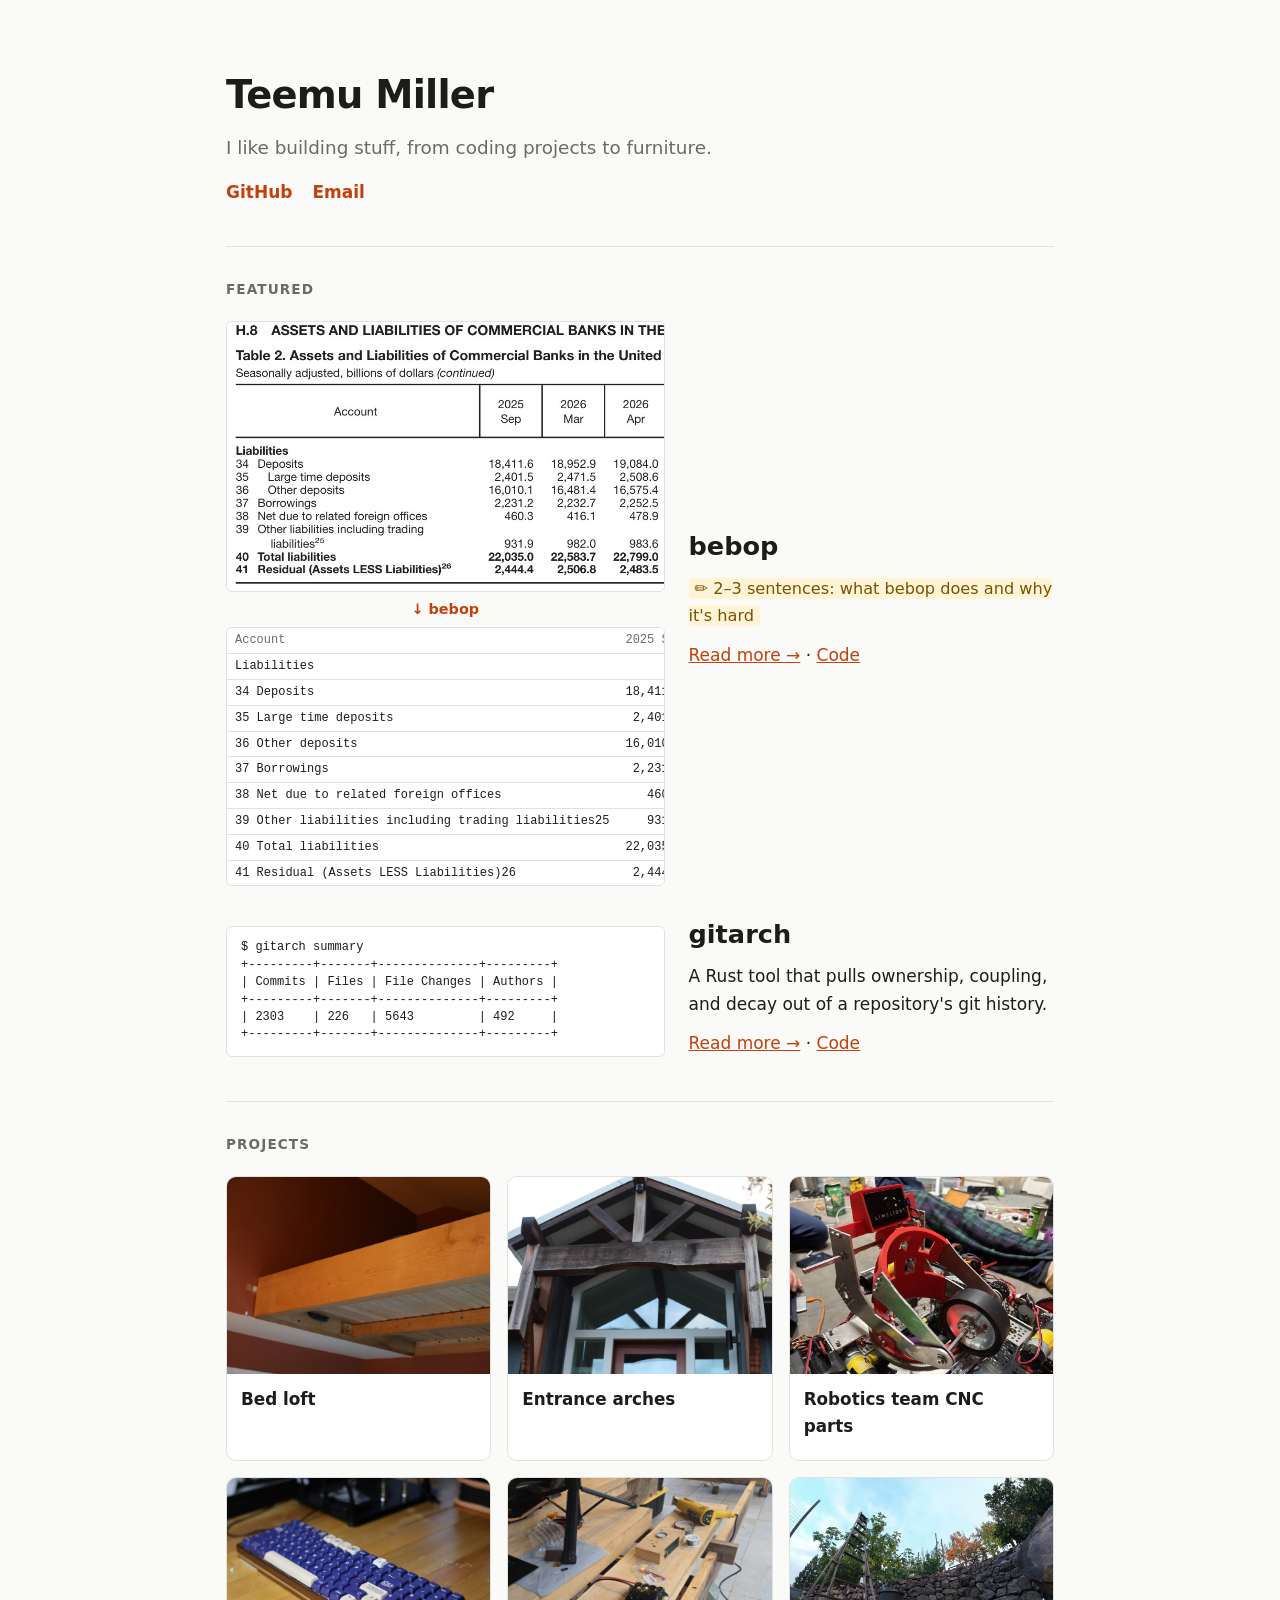
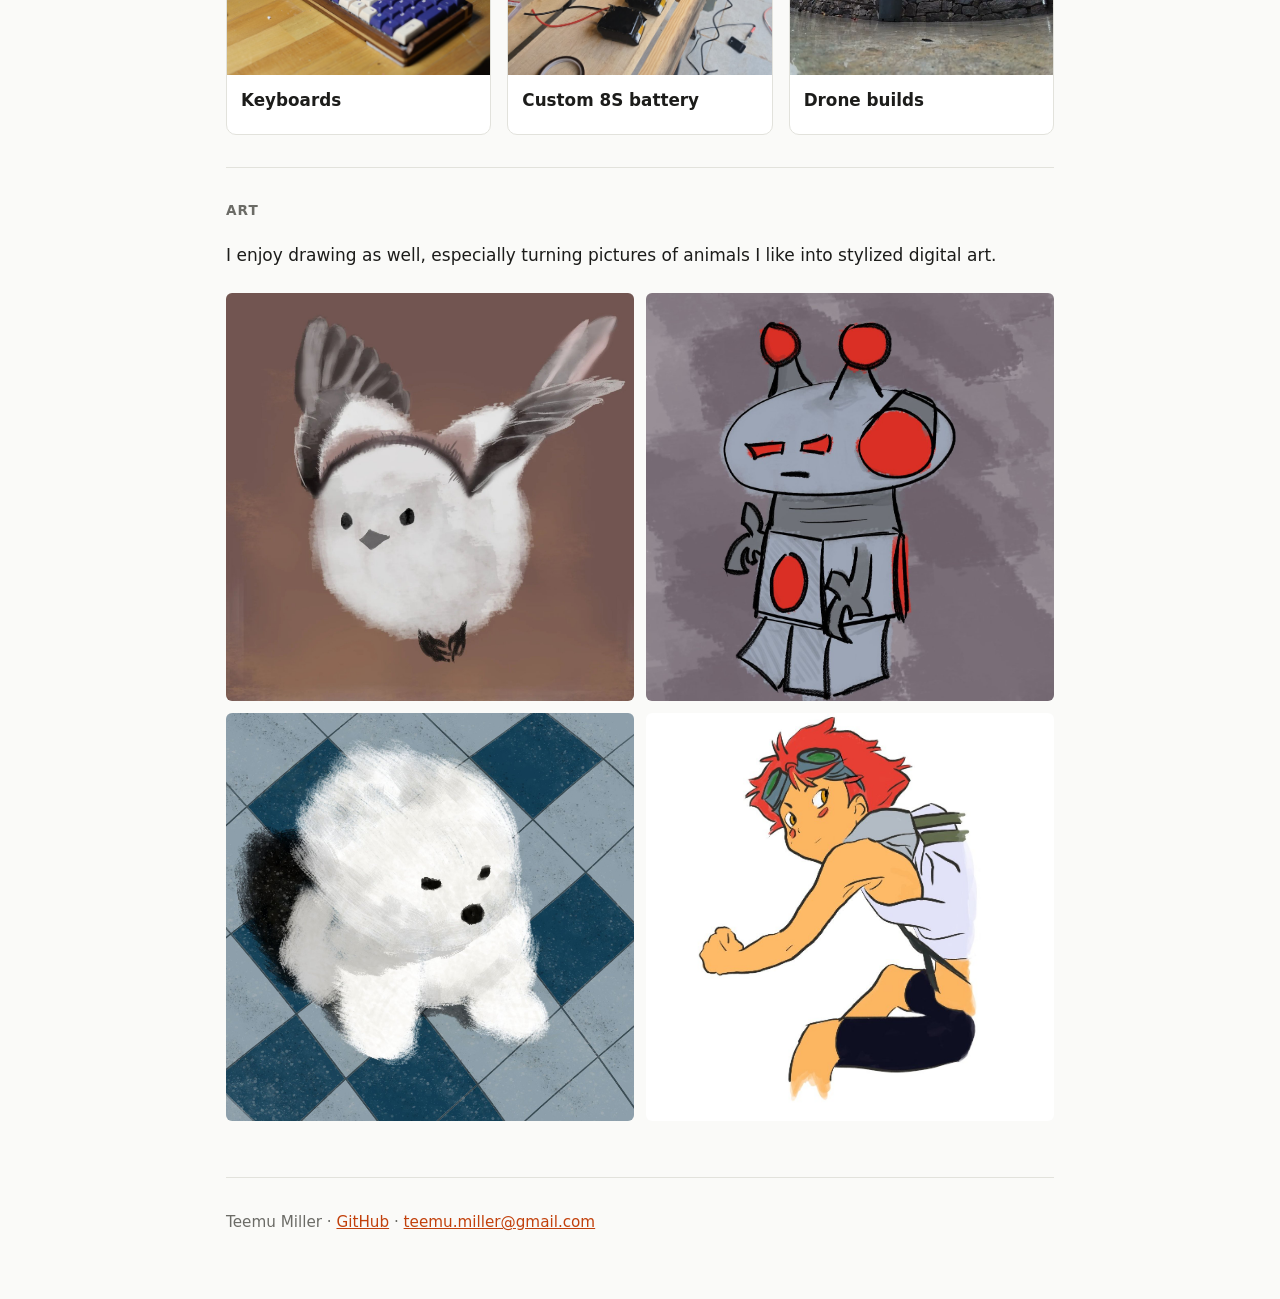
==== index.html @ d2250de5 "Tighten homepage intro line Co-Authored-By: Claude Opus 5.5 <noreply@anthropic.com>" ====
<!doctype html>
<html lang="en">
<head>
<meta charset="utf-8">
<meta name="viewport" content="width=device-width, initial-scale=1">
<title>Teemu Miller</title>
<link rel="stylesheet" href="style.css">
</head>
<body>
<div class="wrap">
<header class="site-head">
  <h1>Teemu Miller</h1>
  <p>I like building stuff, from coding projects to furniture.</p>
  <nav class="links">
    <a href="https://github.com/JeloBleb">GitHub</a>
    <a href="mailto:teemu.miller@gmail.com">Email</a>
  </nav>
</header>

<section>
  <h2>Featured</h2>
  <div class="featured">
    <figure class="ba">
      <img src="images/bebop-before-small.jpg" alt="Part of a table in a Federal Reserve PDF" loading="lazy">
      <p class="ba-arrow">↓ bebop</p>
      <div class="ba-scroll"><table class="ba-table"><thead><tr><th>Account</th><th>2025 Sep</th><th>2026 Mar</th><th>2026 Apr</th></tr></thead><tbody><tr><td>Liabilities</td><td></td><td></td><td></td></tr><tr><td>34 Deposits</td><td>18,411.6</td><td>18,952.9</td><td>19,084.0</td></tr><tr><td>35 Large time deposits</td><td>2,401.5</td><td>2,471.5</td><td>2,508.6</td></tr><tr><td>36 Other deposits</td><td>16,010.1</td><td>16,481.4</td><td>16,575.4</td></tr><tr><td>37 Borrowings</td><td>2,231.2</td><td>2,232.7</td><td>2,252.5</td></tr><tr><td>38 Net due to related foreign offices</td><td>460.3</td><td>416.1</td><td>478.9</td></tr><tr><td>39 Other liabilities including trading liabilities25</td><td>931.9</td><td>982.0</td><td>983.6</td></tr><tr><td>40 Total liabilities</td><td>22,035.0</td><td>22,583.7</td><td>22,799.0</td></tr><tr><td>41 Residual (Assets LESS Liabilities)26</td><td>2,444.4</td><td>2,506.8</td><td>2,483.5</td></tr></tbody></table></div>
    </figure>
    <div>
      <h3>bebop</h3>
      <p><span class="todo">✏️ 2–3 sentences: what bebop does and why it&#x27;s hard</span></p>
      <p><a href="projects/bebop.html">Read more →</a> · <a href="https://github.com/JeloBleb/bebop">Code</a></p>
    </div>
  </div>
  <div class="featured second">
    <pre class="term"><code>$ gitarch summary
+---------+-------+--------------+---------+
| Commits | Files | File Changes | Authors |
+---------+-------+--------------+---------+
| 2303    | 226   | 5643         | 492     |
+---------+-------+--------------+---------+</code></pre>
    <div>
      <h3>gitarch</h3>
      <p>A Rust tool that pulls ownership, coupling, and decay out of a repository's git history.</p>
      <p><a href="projects/gitarch.html">Read more →</a> · <a href="https://github.com/JeloBleb/gitarch">Code</a></p>
    </div>
  </div>
</section>

<section>
  <h2>Projects</h2>
  <div class="grid">
    <a class="card" href="projects/loft.html">
      <img src="images/loft-1.jpg" alt="Bed loft" loading="lazy">
      <div class="card-body">
        <h3>Bed loft</h3>
      </div>
    </a>
    <a class="card" href="projects/entrance.html">
      <img src="images/entrance-1.jpg" alt="Timber-frame entrance" loading="lazy">
      <div class="card-body">
        <h3>Entrance arches</h3>
      </div>
    </a>
    <a class="card" href="projects/robotics.html">
      <img src="images/robotics-robot-1.jpg" alt="The robot's ball launcher" loading="lazy">
      <div class="card-body">
        <h3>Robotics team CNC parts</h3>
      </div>
    </a>
    <a class="card" href="projects/keyboards.html">
      <img src="images/keyboard-1.jpg" alt="Keyboard with a wooden case" loading="lazy">
      <div class="card-body">
        <h3>Keyboards</h3>
      </div>
    </a>
    <a class="card" href="projects/battery.html">
      <img src="images/battery-assembly-2.jpg" alt="Finished battery pack" loading="lazy">
      <div class="card-body">
        <h3>Custom 8S battery</h3>
      </div>
    </a>
    <a class="card" href="projects/drones.html">
      <img src="images/drone-fpv-poster.jpg" alt="Aerial view from the drone" loading="lazy">
      <div class="card-body">
        <h3>Drone builds</h3>
      </div>
    </a>
  </div>
</section>

<!-- Software: add a card here for any other repo you have something to say about. -->

<section>
  <h2>Art</h2>
  <p class="art-caption">I enjoy drawing as well, especially turning pictures of animals I like into stylized digital art.</p>
  <div class="gallery art">
    <img src="images/art-bird.jpg" alt="Digital painting of a round, fluffy white bird with dark wings, on a brown background" loading="lazy">
    <img src="images/art-robot.jpg" alt="Digital painting of a grumpy gray robot with red antennae and red panels" loading="lazy">
    <img src="images/art-dog.jpg" alt="Digital painting of a fluffy white dog sitting on blue checkered tiles" loading="lazy">
    <img src="images/art-ed.jpg" alt="Fan art: Ed from Cowboy Bebop, red hair and goggles, mid-crawl" loading="lazy">
  </div>
</section>

<footer>
  Teemu Miller · <a href="https://github.com/JeloBleb">GitHub</a> · <a href="mailto:teemu.miller@gmail.com">teemu.miller@gmail.com</a>
</footer>
</div>
<script src="lightbox.js" defer></script>
</body>
</html>
---- style.css ----
:root {
  --bg: #fafaf8;
  --fg: #1c1c1a;
  --muted: #6b6b66;
  --line: #e2e2dc;
  --card: #ffffff;
  --accent: #c2410c;
  --ph-bg: #efefe9;
  --todo-bg: #fff4d6;
  --todo-fg: #7a5200;
}
@media (prefers-color-scheme: dark) {
  :root {
    --bg: #141413;
    --fg: #ececE8;
    --muted: #9a9a93;
    --line: #2c2c29;
    --card: #1c1c1a;
    --accent: #f97316;
    --ph-bg: #232320;
    --todo-bg: #3a2f12;
    --todo-fg: #f2d38a;
  }
}

* { box-sizing: border-box; }
html { -webkit-text-size-adjust: 100%; }
body {
  margin: 0;
  background: var(--bg);
  color: var(--fg);
  font: 17px/1.6 system-ui, -apple-system, "Segoe UI", Roboto, sans-serif;
}
a { color: var(--accent); }
img { max-width: 100%; display: block; border-radius: 6px; }

.wrap { max-width: 860px; margin: 0 auto; padding: 0 16px; }

/* header */
.site-head { padding: 64px 0 40px; }
.site-head h1 { font-size: 2.4rem; margin: 0 0 8px; letter-spacing: -0.02em; }
.site-head p { margin: 0 0 16px; color: var(--muted); font-size: 1.15rem; }
.links { display: flex; gap: 20px; flex-wrap: wrap; }
.links a { text-decoration: none; font-weight: 600; }
.links a:hover { text-decoration: underline; }

/* sections */
section { padding: 32px 0; border-top: 1px solid var(--line); }
section > h2 {
  font-size: 0.85rem; text-transform: uppercase; letter-spacing: 0.08em;
  color: var(--muted); margin: 0 0 20px;
}

/* featured */
.featured { display: grid; gap: 24px; }
@media (min-width: 720px) { .featured { grid-template-columns: 1.2fr 1fr; align-items: center; } }
.featured h3 { font-size: 1.6rem; margin: 0 0 8px; }
.featured p { margin: 0 0 12px; }

/* grid */
.grid { display: grid; gap: 16px; grid-template-columns: repeat(auto-fill, minmax(240px, 1fr)); }
.card {
  display: block; text-decoration: none; color: inherit;
  background: var(--card); border: 1px solid var(--line); border-radius: 10px;
  overflow: hidden; transition: border-color .15s, transform .15s;
}
.card:hover { border-color: var(--accent); transform: translateY(-2px); }
.card .ph, .card img { border-radius: 0; aspect-ratio: 4 / 3; object-fit: cover; width: 100%; }
.card-body { padding: 12px 14px 16px; }
.card h3 { font-size: 1.05rem; margin: 0 0 4px; }
.card p { margin: 0; color: var(--muted); font-size: 0.95rem; }

/* placeholders — delete as you fill things in */
.ph {
  background: var(--ph-bg); border: 2px dashed var(--line); border-radius: 6px;
  aspect-ratio: 4 / 3; display: grid; place-items: center; text-align: center;
  color: var(--muted); font-size: 0.85rem; padding: 12px;
}
.todo {
  background: var(--todo-bg); color: var(--todo-fg);
  border-radius: 4px; padding: 1px 6px; font-size: 0.95em;
}

/* project pages */
.back { display: inline-block; margin: 32px 0 0; text-decoration: none; font-weight: 600; }
.project-head { padding: 24px 0 8px; }
.project-head h1 { font-size: 2rem; margin: 0 0 4px; letter-spacing: -0.01em; }
.project-head .meta { color: var(--muted); margin: 0; }
.gallery { display: grid; gap: 12px; grid-template-columns: repeat(auto-fill, minmax(220px, 1fr)); margin: 24px 0; }
.gallery .hero { grid-column: 1 / -1; }
.project h2 { font-size: 1.2rem; margin: 32px 0 8px; }
.project ul.links-list { padding-left: 20px; }

footer { padding: 32px 0 64px; border-top: 1px solid var(--line); color: var(--muted); font-size: 0.95rem; }

.art img { aspect-ratio: 1 / 1; object-fit: cover; width: 100%; }
.art { grid-template-columns: repeat(2, 1fr); }

.diagram { margin: 16px 0 8px; }
.diagram img { max-width: 560px; margin: 0 auto; background: #fff; }
.diagram figcaption { text-align: center; color: var(--muted); font-size: 0.95rem; margin-top: 8px; }

.videos { display: grid; gap: 12px; grid-template-columns: 1fr; align-items: start; }
@media (min-width: 720px) { .videos { grid-template-columns: 3fr 1fr; } }
.videos video { width: 100%; border-radius: 6px; background: #000; }

/* bebop diagrams */
.pipeline-wrap { margin: 0; overflow-x: auto; }
.pipeline { display: block; width: 100%; min-width: 560px; max-width: 760px; height: auto; margin: 0 auto; }
.pipeline-wrap figcaption { text-align: center; color: var(--muted); font-size: 0.95rem; margin-top: 8px; }
.pipeline .box { fill: var(--card); stroke: var(--line); stroke-width: 1.5; }
.pipeline .box.table { stroke: var(--accent); }
.pipeline .lane-bg { fill: var(--fg); fill-opacity: 0.035; }
.pipeline .lane-bg.table { fill: var(--accent); fill-opacity: 0.07; }
.pipeline .lane-label { fill: var(--muted); font: 700 11px system-ui, -apple-system, "Segoe UI", Roboto, sans-serif; letter-spacing: 0.08em; }
.pipeline .lane-label.table { fill: var(--accent); }
.pipeline .t { fill: var(--fg); font: 600 15px system-ui, -apple-system, "Segoe UI", Roboto, sans-serif; }
.pipeline .s { fill: var(--muted); font: 12.5px system-ui, -apple-system, "Segoe UI", Roboto, sans-serif; }
.pipeline .s.fg { fill: var(--fg); }
.pipeline .s.accent, .pipeline .mono.accent { fill: var(--accent); }
.pipeline .mono { fill: var(--fg); font: 12.5px ui-monospace, "SF Mono", Menlo, Consolas, monospace; }
.pipeline .a { stroke: var(--muted); stroke-width: 1.5; fill: none; }
.pipeline .a.table { stroke: var(--accent); }
.pipeline .a.dash { stroke-dasharray: 5 4; }
.pipeline .rule { stroke: var(--line); stroke-width: 1; }
.pipeline .m { fill: var(--muted); }
.pipeline .m.table { fill: var(--accent); }
.pipeline .num { fill: var(--muted); }
.pipeline .num.table { fill: var(--accent); }
.pipeline .num-t { fill: var(--card); font: 700 11px system-ui, -apple-system, "Segoe UI", Roboto, sans-serif; }
.pipeline .chip { fill: var(--bg); stroke: var(--line); }
.pipeline .chip.strong { stroke: var(--fg); stroke-width: 1.5; }
.pipeline .badge.ok { fill: #16a34a; }
.pipeline .badge.warn { fill: #d97706; }
.pipeline .badge.bad { fill: var(--accent); }
.pipeline .badge.muted { fill: var(--muted); }
.pipeline .badge-t { fill: #fff; font: 700 11px system-ui, -apple-system, "Segoe UI", Roboto, sans-serif; }
.pipeline .empty { fill: none; stroke: var(--accent); stroke-dasharray: 4 3; }

/* bebop before/after */
.ba { margin: 0; min-width: 0; }
.ba h3 { font-size: 0.85rem; text-transform: uppercase; letter-spacing: 0.06em; color: var(--muted); margin: 16px 0 8px; }
.ba img { width: 100%; border: 1px solid var(--line); background: #fff; }
.ba figcaption { color: var(--muted); font-size: 0.95rem; margin-top: 10px; }
.ba-arrow { color: var(--accent); font-weight: 600; font-size: 0.9rem; text-align: center; margin: 6px 0 !important; }
.ba-scroll { overflow-x: auto; border: 1px solid var(--line); border-radius: 6px; }
.ba-table { border-collapse: collapse; width: 100%; font: 12px/1.4 ui-monospace, "SF Mono", Menlo, Consolas, monospace; background: var(--card); }
.ba-table th, .ba-table td { padding: 4px 8px; text-align: right; white-space: nowrap; border-bottom: 1px solid var(--line); font-weight: 400; }
.ba-table th { color: var(--muted); }
.ba-table th:first-child, .ba-table td:first-child { text-align: left; }
.ba-table tr:last-child td { border-bottom: 0; }
.featured > * { min-width: 0; }
.compare td:first-child { white-space: normal; min-width: 180px; }

/* labeled process galleries: justified rows */
.wrap.wide { max-width: 1100px; }
.project { counter-reset: step; }
.process { display: flex; flex-wrap: wrap; gap: 14px; }
.process figure { counter-increment: step; flex: var(--ar) 1 calc(var(--ar) * 300px); min-width: 0; }
.process .hero { flex-basis: 100%; }
.process img { width: 100%; height: auto; aspect-ratio: var(--ar); object-fit: cover; object-position: center 35%; }
.process figcaption { font-size: 0.92rem; color: var(--muted); margin-top: 6px; }
.process figcaption::before { content: counter(step) ". "; font-weight: 700; color: var(--accent); }
.gallery figure { margin: 0; min-width: 0; }
.videos figure { margin: 0; }
.videos figcaption { font-size: 0.92rem; color: var(--muted); margin-top: 6px; }
.project-para { margin-top: 24px; }

/* click-to-enlarge */
img.zoomable { cursor: zoom-in; }
img.zoomable:focus-visible { outline: 2px solid var(--accent); outline-offset: 2px; }
.lightbox { border: 0; padding: 0; margin: auto; background: transparent; max-width: 100vw; max-height: 100vh; overflow: hidden; cursor: zoom-out; }
.lightbox::backdrop { background: rgba(0, 0, 0, 0.85); }
.lightbox img { display: block; max-width: 95vw; max-height: 95vh; width: auto; height: auto; border-radius: 4px; background: #fff; }
.process video { display: block; width: 100%; height: auto; aspect-ratio: var(--ar); object-fit: contain; border-radius: 6px; background: #000; }

/* keyboards: tall photo spanning both rows */
@media (min-width: 720px) {
  .process.two-col { display: grid; grid-template-columns: 1.29fr 1fr; align-items: start; }
  .process.two-col .hero { grid-column: 1; }
  .process.two-col .tall { grid-column: 2; grid-row: 1 / span 2; }
}
.videos figure { counter-increment: step; }
.videos figcaption::before { content: counter(step) ". "; font-weight: 700; color: var(--accent); }

/* terminal output */
.term { margin: 0; padding: 12px 14px; overflow-x: auto; border: 1px solid var(--line); border-radius: 6px; background: var(--card); font: 12px/1.45 ui-monospace, "SF Mono", Menlo, Consolas, monospace; }
.term-fig { margin: 0 0 16px; }
.term-fig figcaption { font-size: 0.92rem; color: var(--muted); margin-top: 6px; }
.featured.second { margin-top: 28px; }
.art-caption { margin: 0 0 12px; }
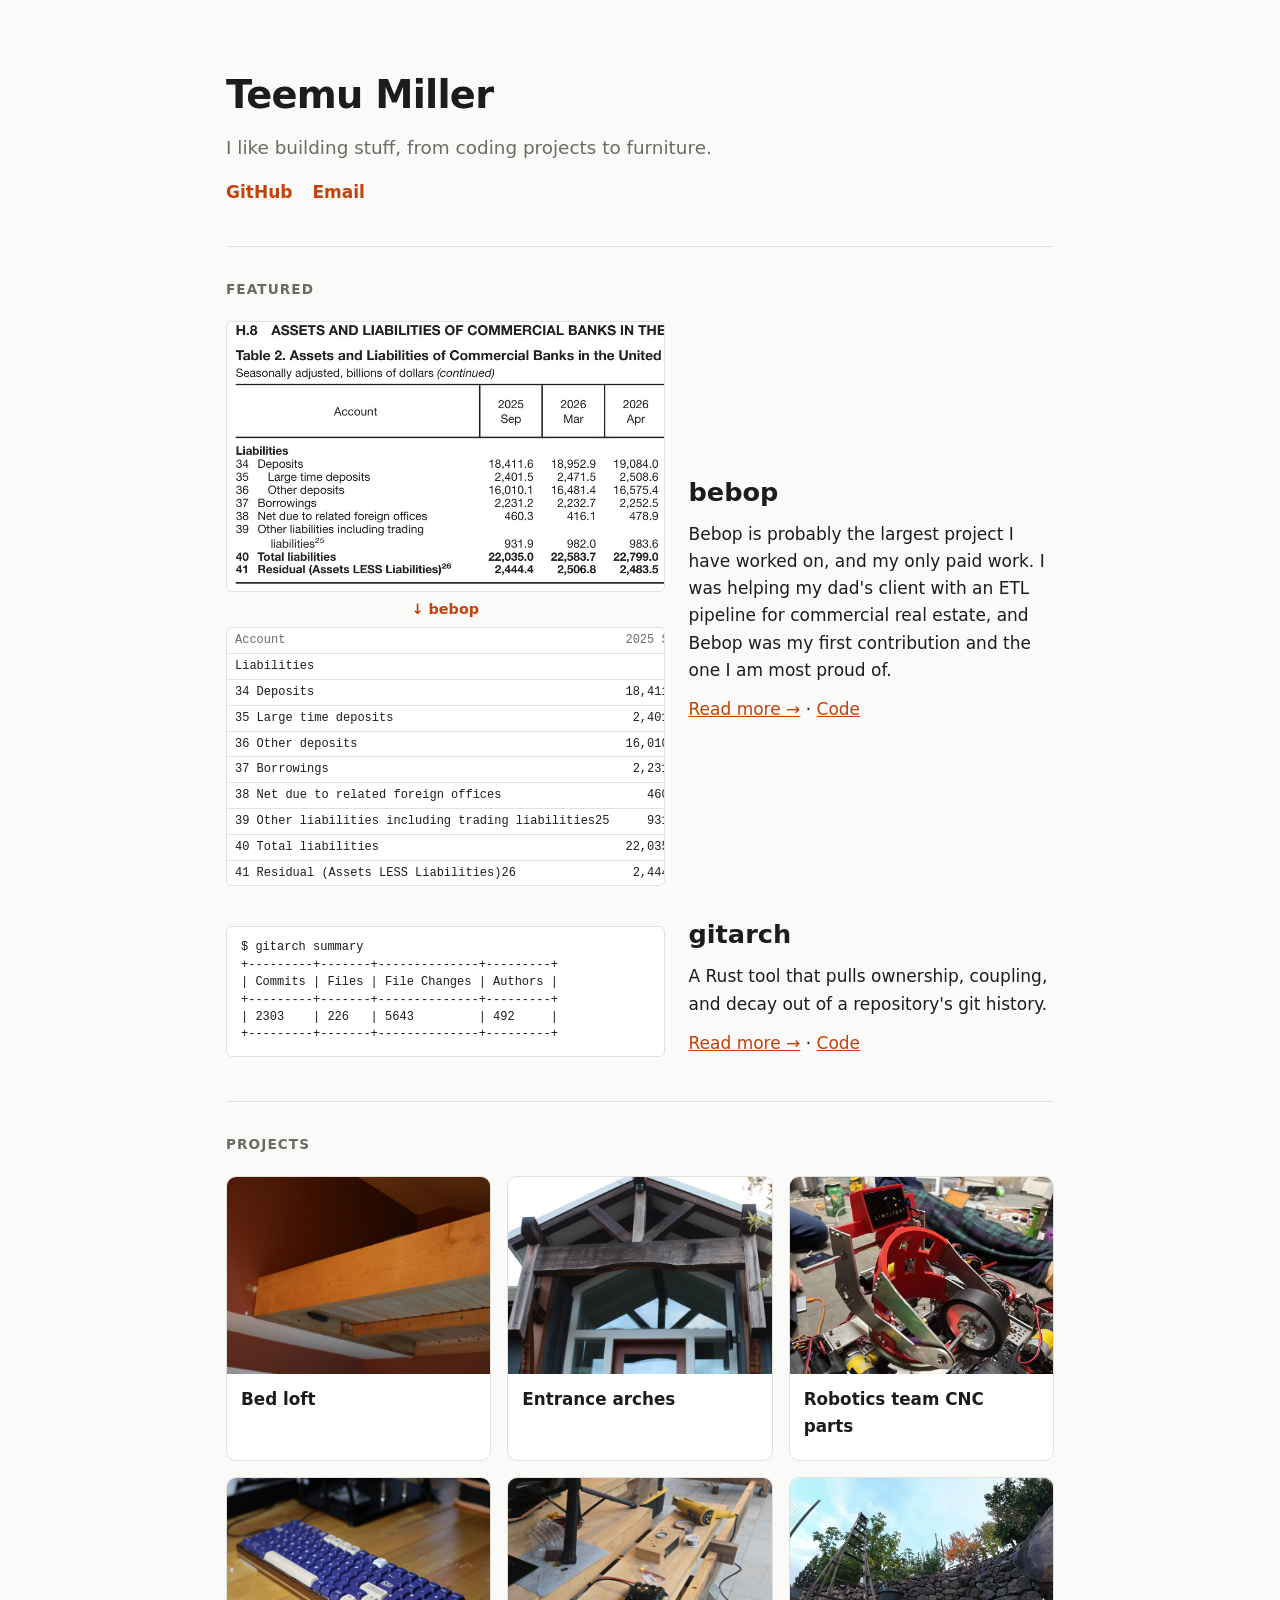
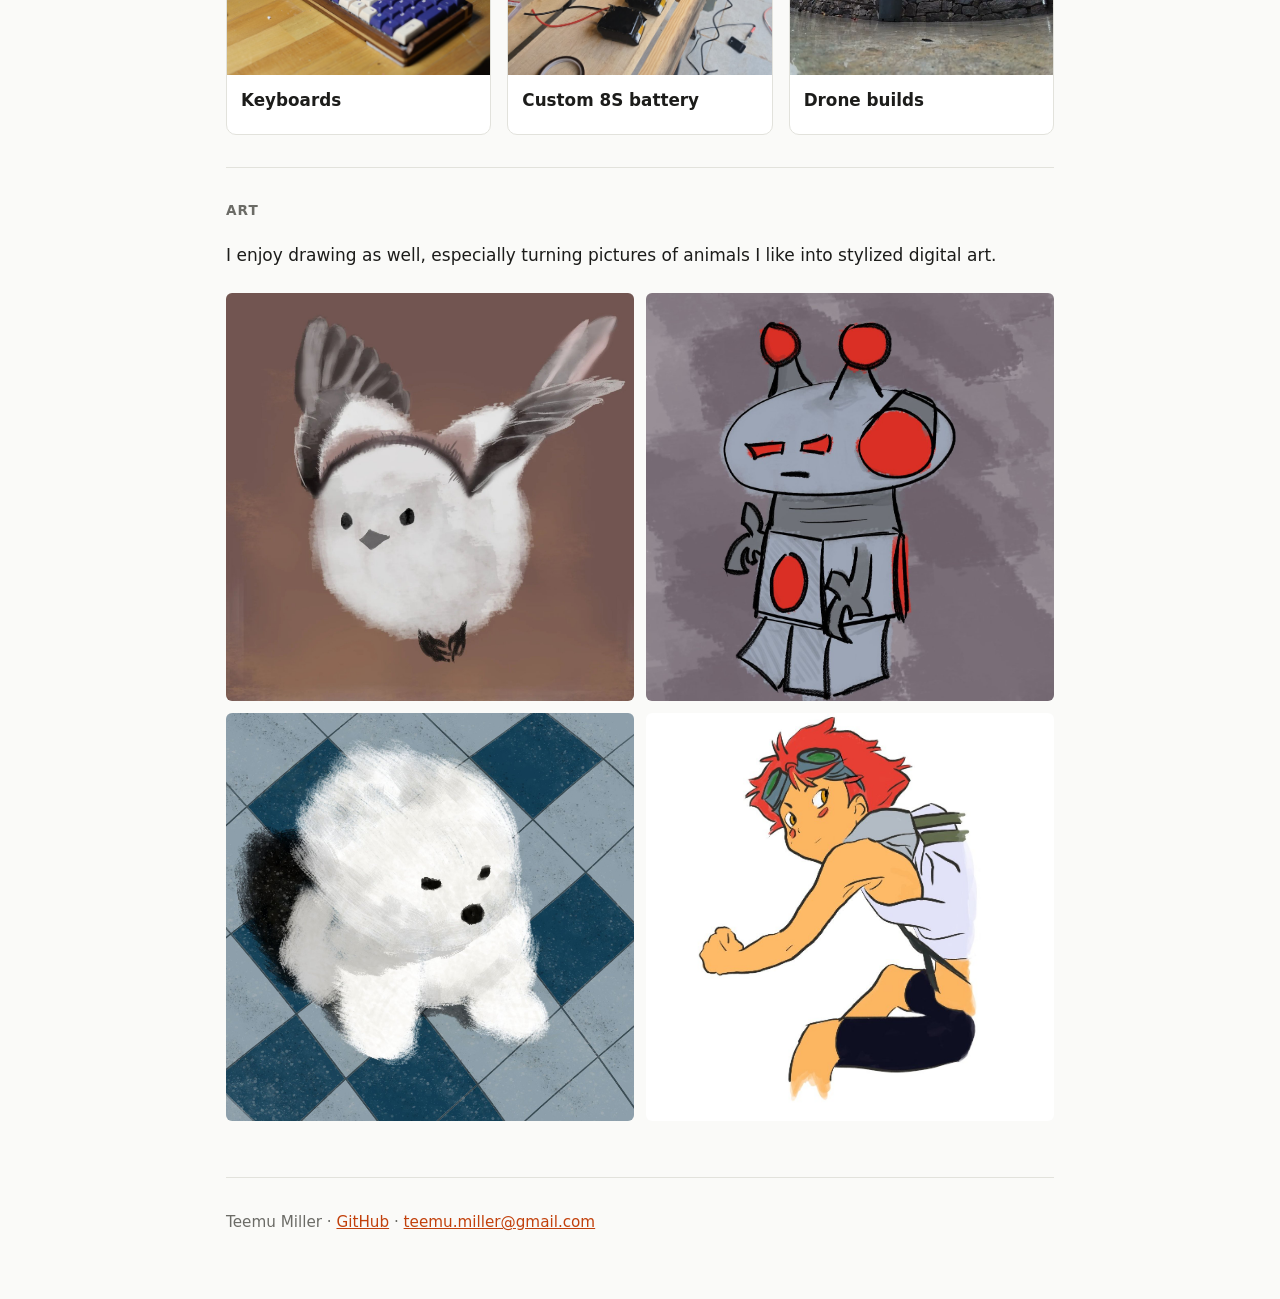
==== commit 8f5b1481: "Add bebop blurb to homepage Co-Authored-By: Claude Opus 5.5 <noreply@anthropic.com>" ====
--- a/index.html
+++ b/index.html
@@ -27,7 +27,7 @@
     </figure>
     <div>
       <h3>bebop</h3>
-      <p><span class="todo">✏️ 2–3 sentences: what bebop does and why it&#x27;s hard</span></p>
+      <p>Bebop is probably the largest project I have worked on, and my only paid work. I was helping my dad's client with an ETL pipeline for commercial real estate, and Bebop was my first contribution and the one I am most proud of.</p>
       <p><a href="projects/bebop.html">Read more →</a> · <a href="https://github.com/JeloBleb/bebop">Code</a></p>
     </div>
   </div>
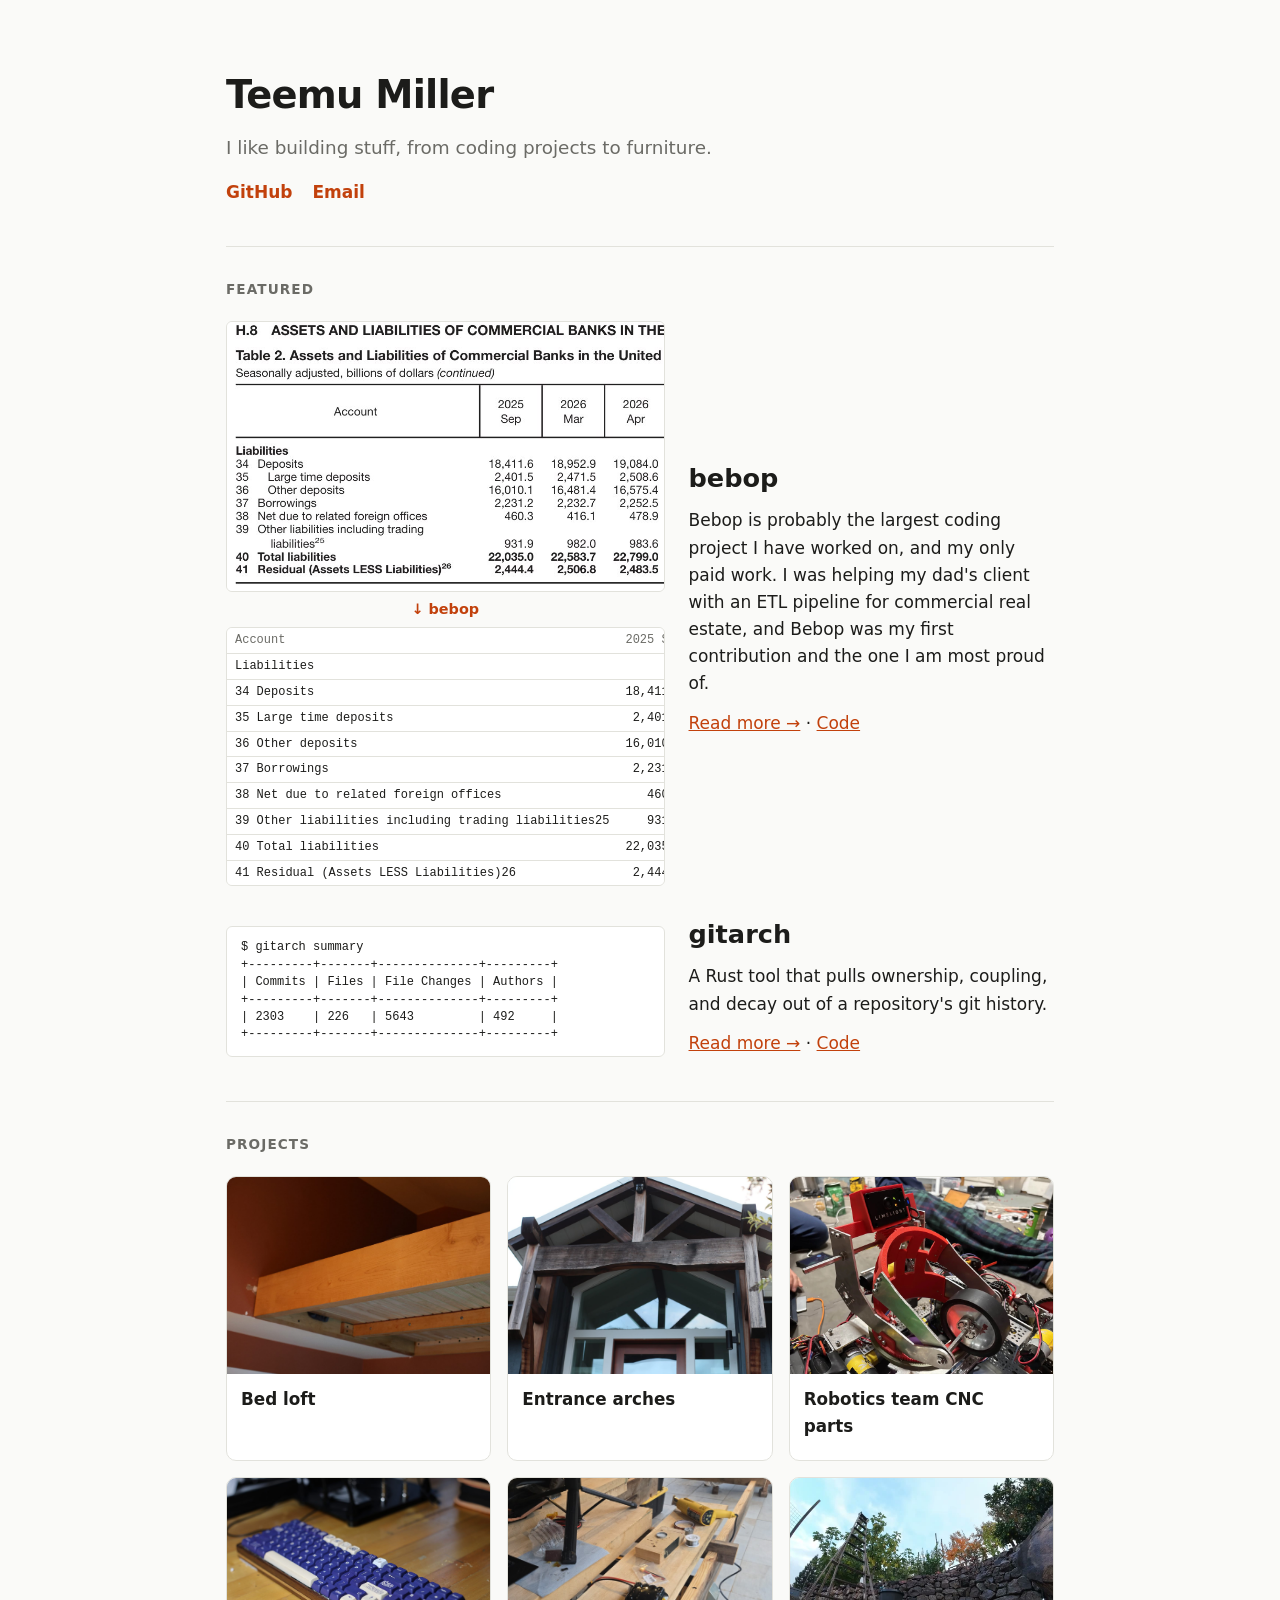
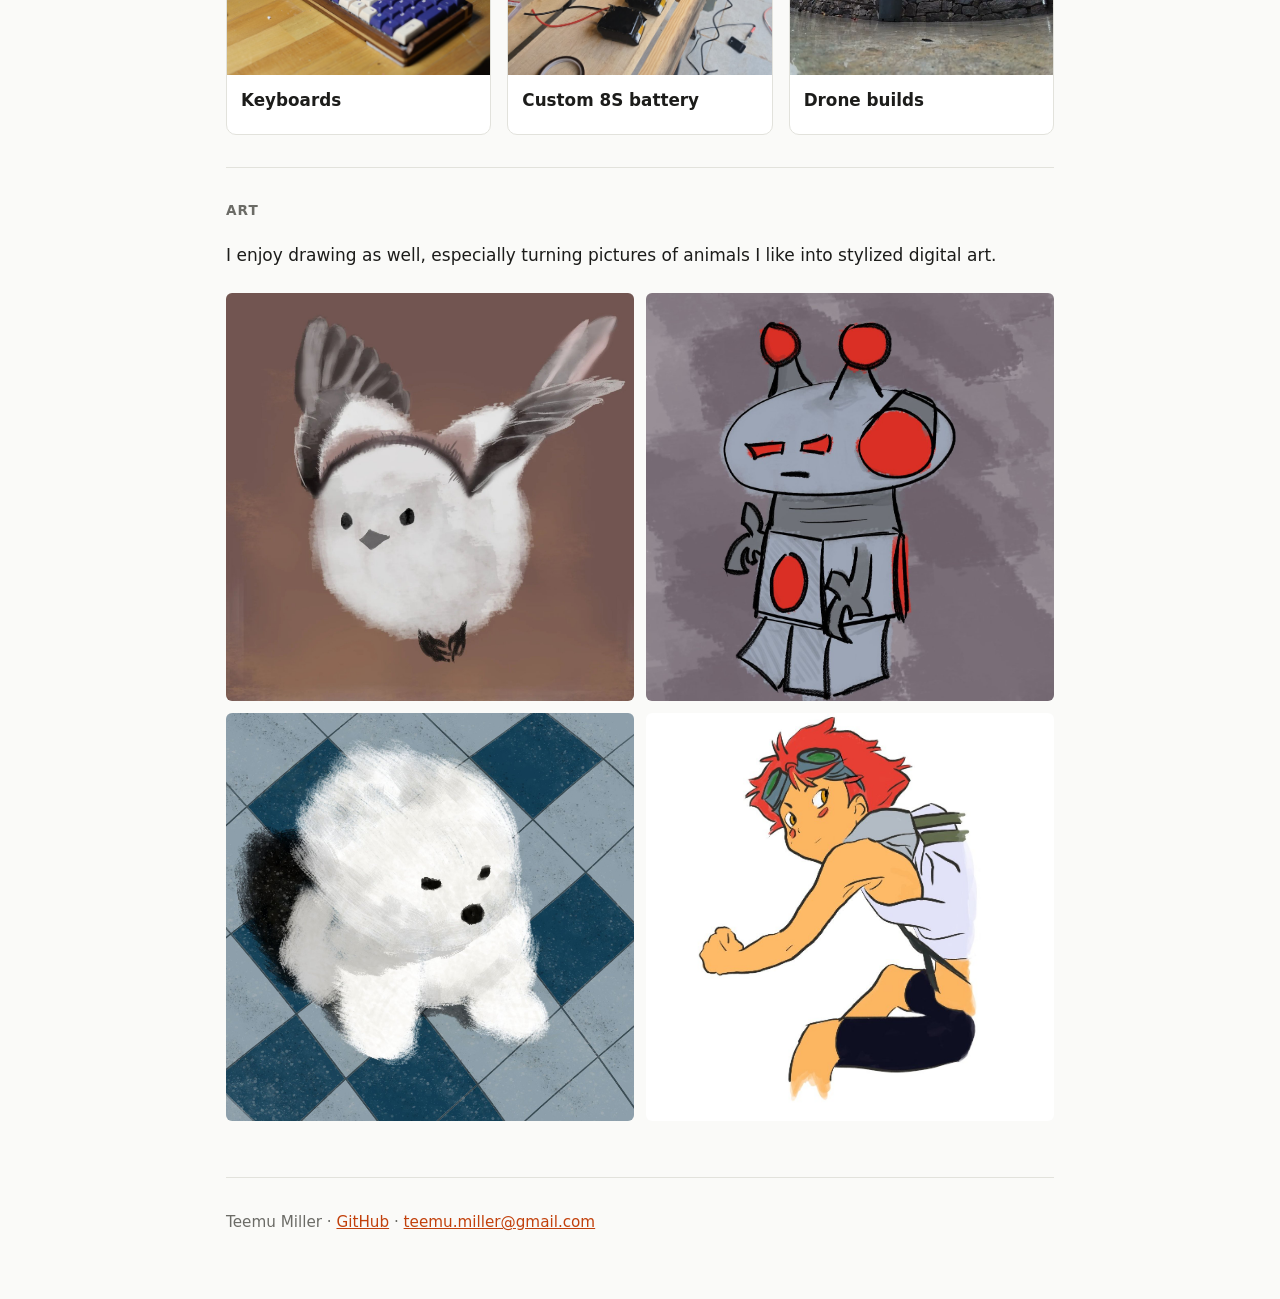
==== commit cb4c1008: "Distinguish largest coding and physical projects Co-Authored-By: Claude Opus 5.5 <noreply@anthropic." ====
--- a/index.html
+++ b/index.html
@@ -27,7 +27,7 @@
     </figure>
     <div>
       <h3>bebop</h3>
-      <p>Bebop is probably the largest project I have worked on, and my only paid work. I was helping my dad's client with an ETL pipeline for commercial real estate, and Bebop was my first contribution and the one I am most proud of.</p>
+      <p>Bebop is probably the largest coding project I have worked on, and my only paid work. I was helping my dad's client with an ETL pipeline for commercial real estate, and Bebop was my first contribution and the one I am most proud of.</p>
       <p><a href="projects/bebop.html">Read more →</a> · <a href="https://github.com/JeloBleb/bebop">Code</a></p>
     </div>
   </div>
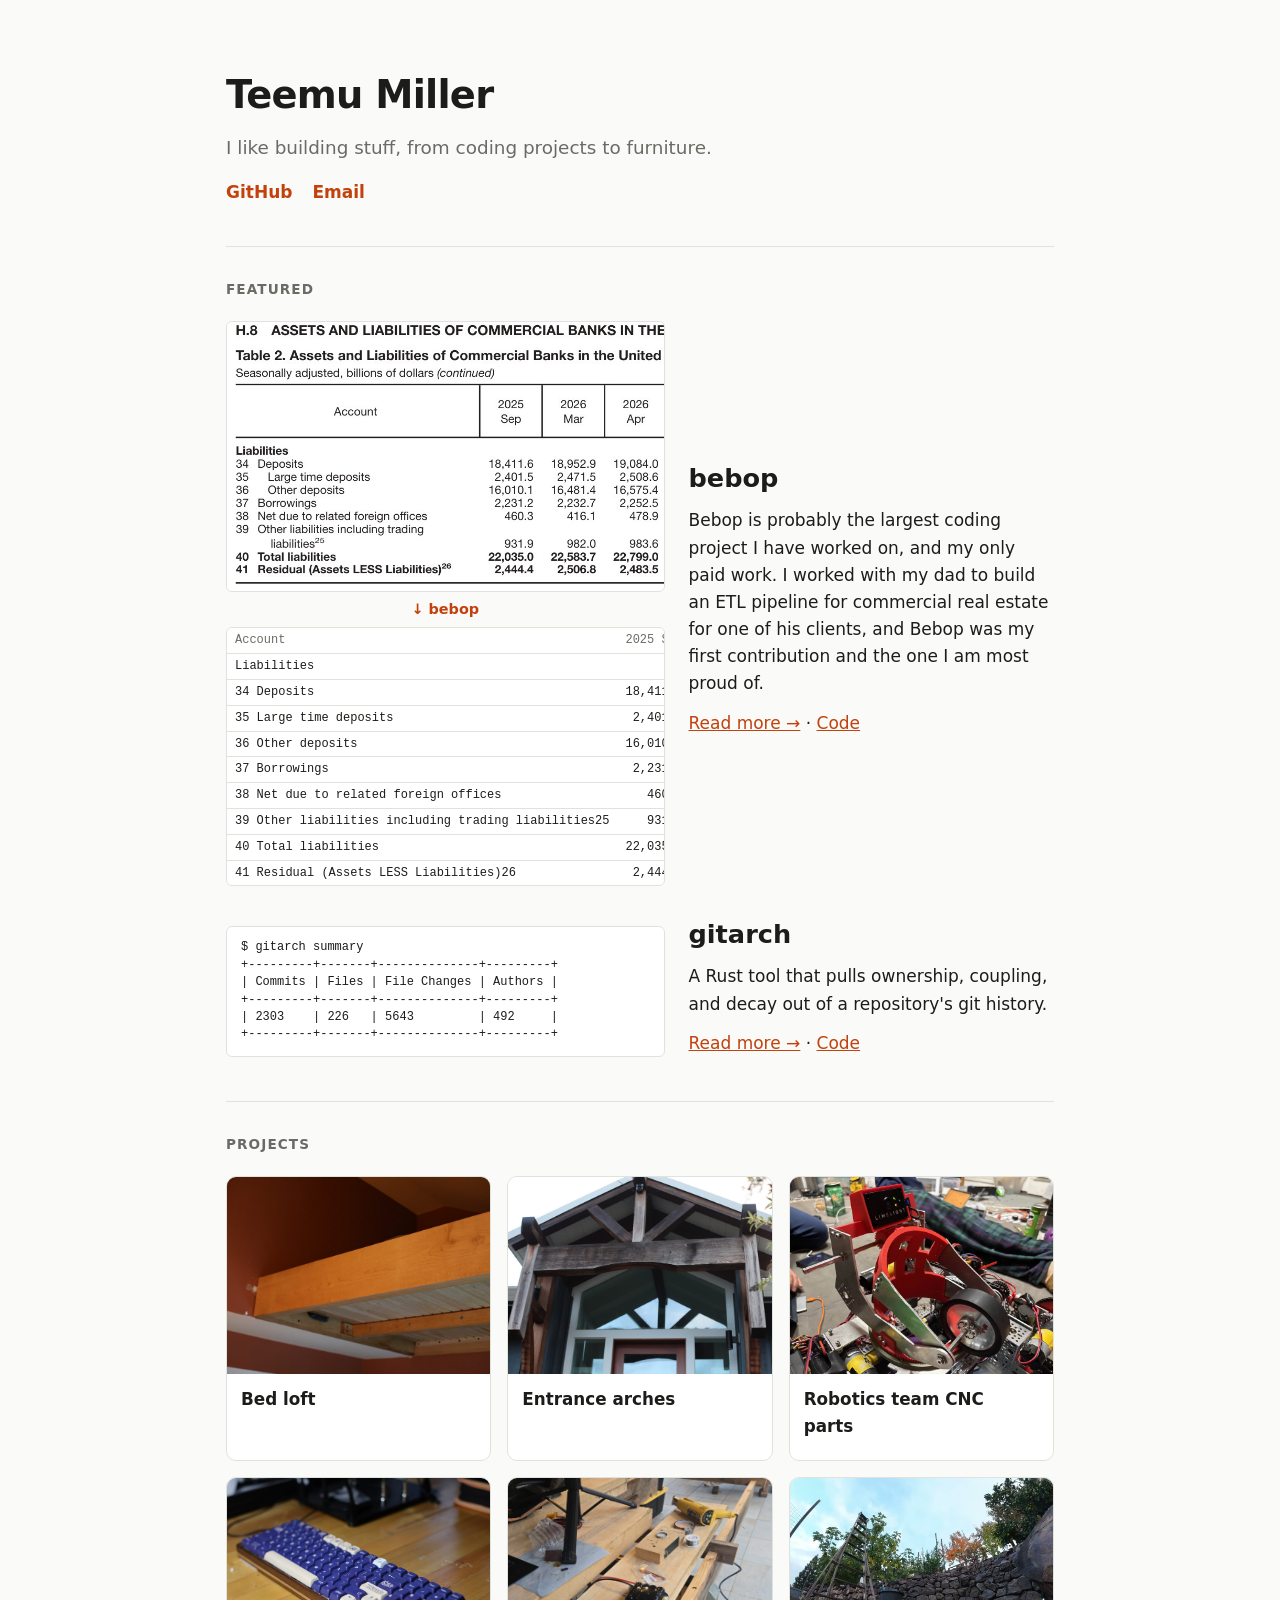
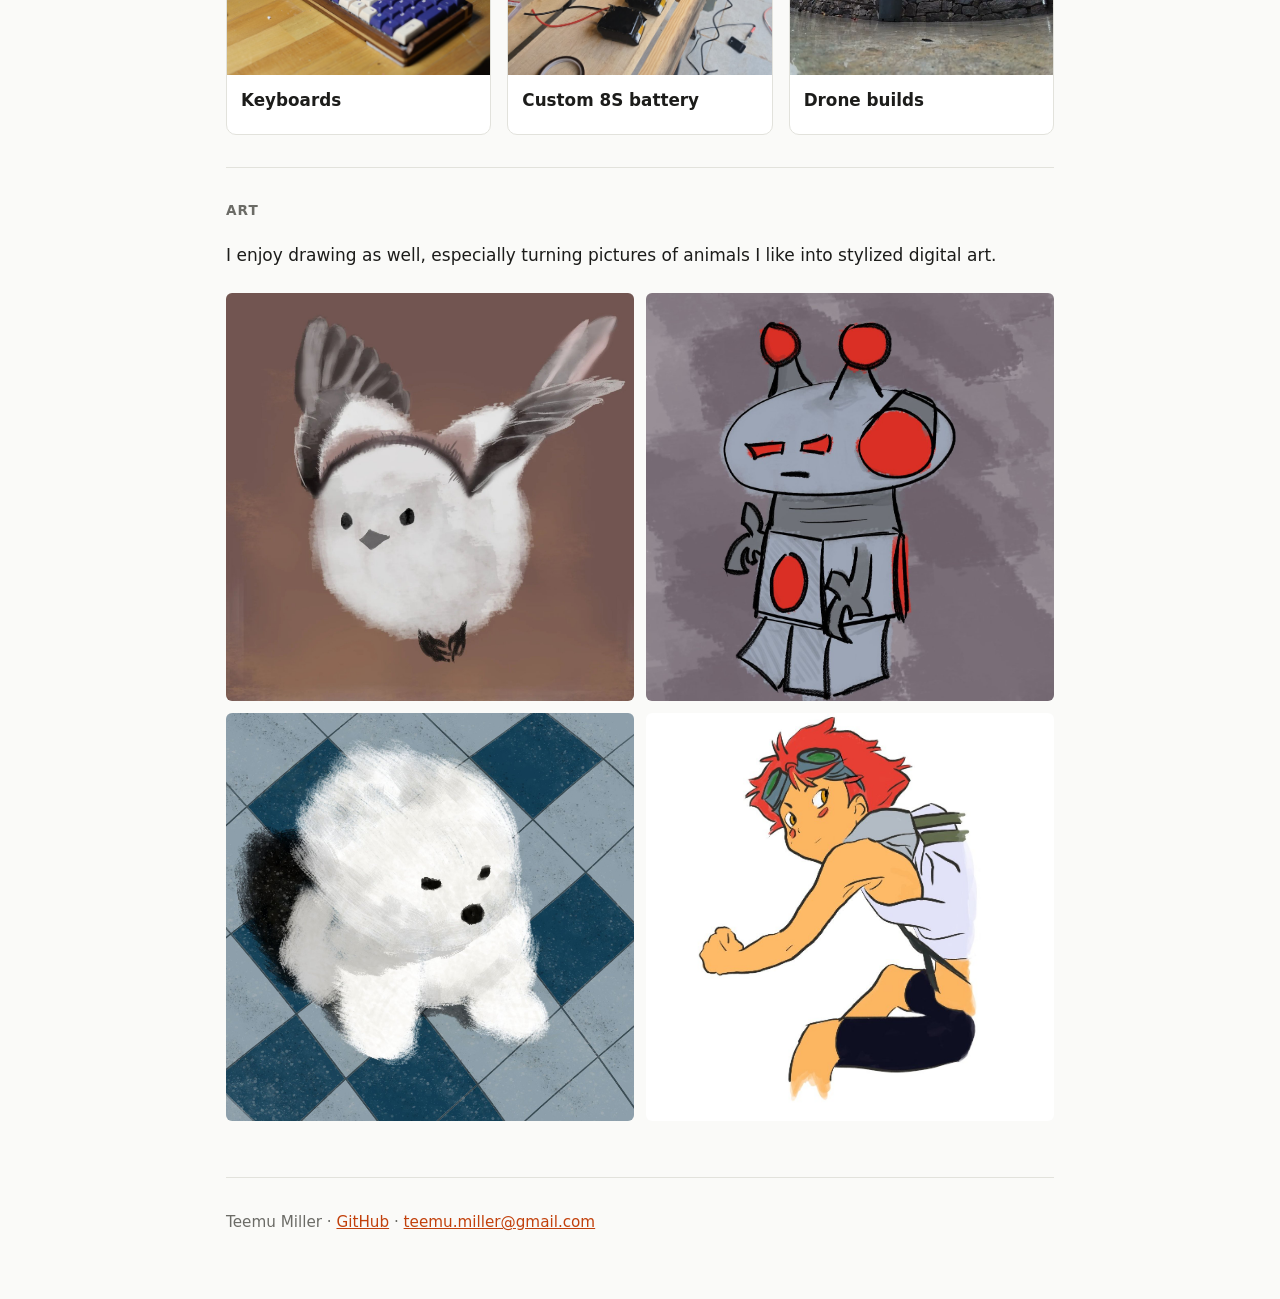
==== commit 59265645: "Update bebop blurb Co-Authored-By: Claude Opus 5.5 <noreply@anthropic.com>" ====
--- a/index.html
+++ b/index.html
@@ -27,7 +27,7 @@
     </figure>
     <div>
       <h3>bebop</h3>
-      <p>Bebop is probably the largest coding project I have worked on, and my only paid work. I was helping my dad's client with an ETL pipeline for commercial real estate, and Bebop was my first contribution and the one I am most proud of.</p>
+      <p>Bebop is probably the largest coding project I have worked on, and my only paid work. I worked with my dad to build an ETL pipeline for commercial real estate for one of his clients, and Bebop was my first contribution and the one I am most proud of.</p>
       <p><a href="projects/bebop.html">Read more →</a> · <a href="https://github.com/JeloBleb/bebop">Code</a></p>
     </div>
   </div>
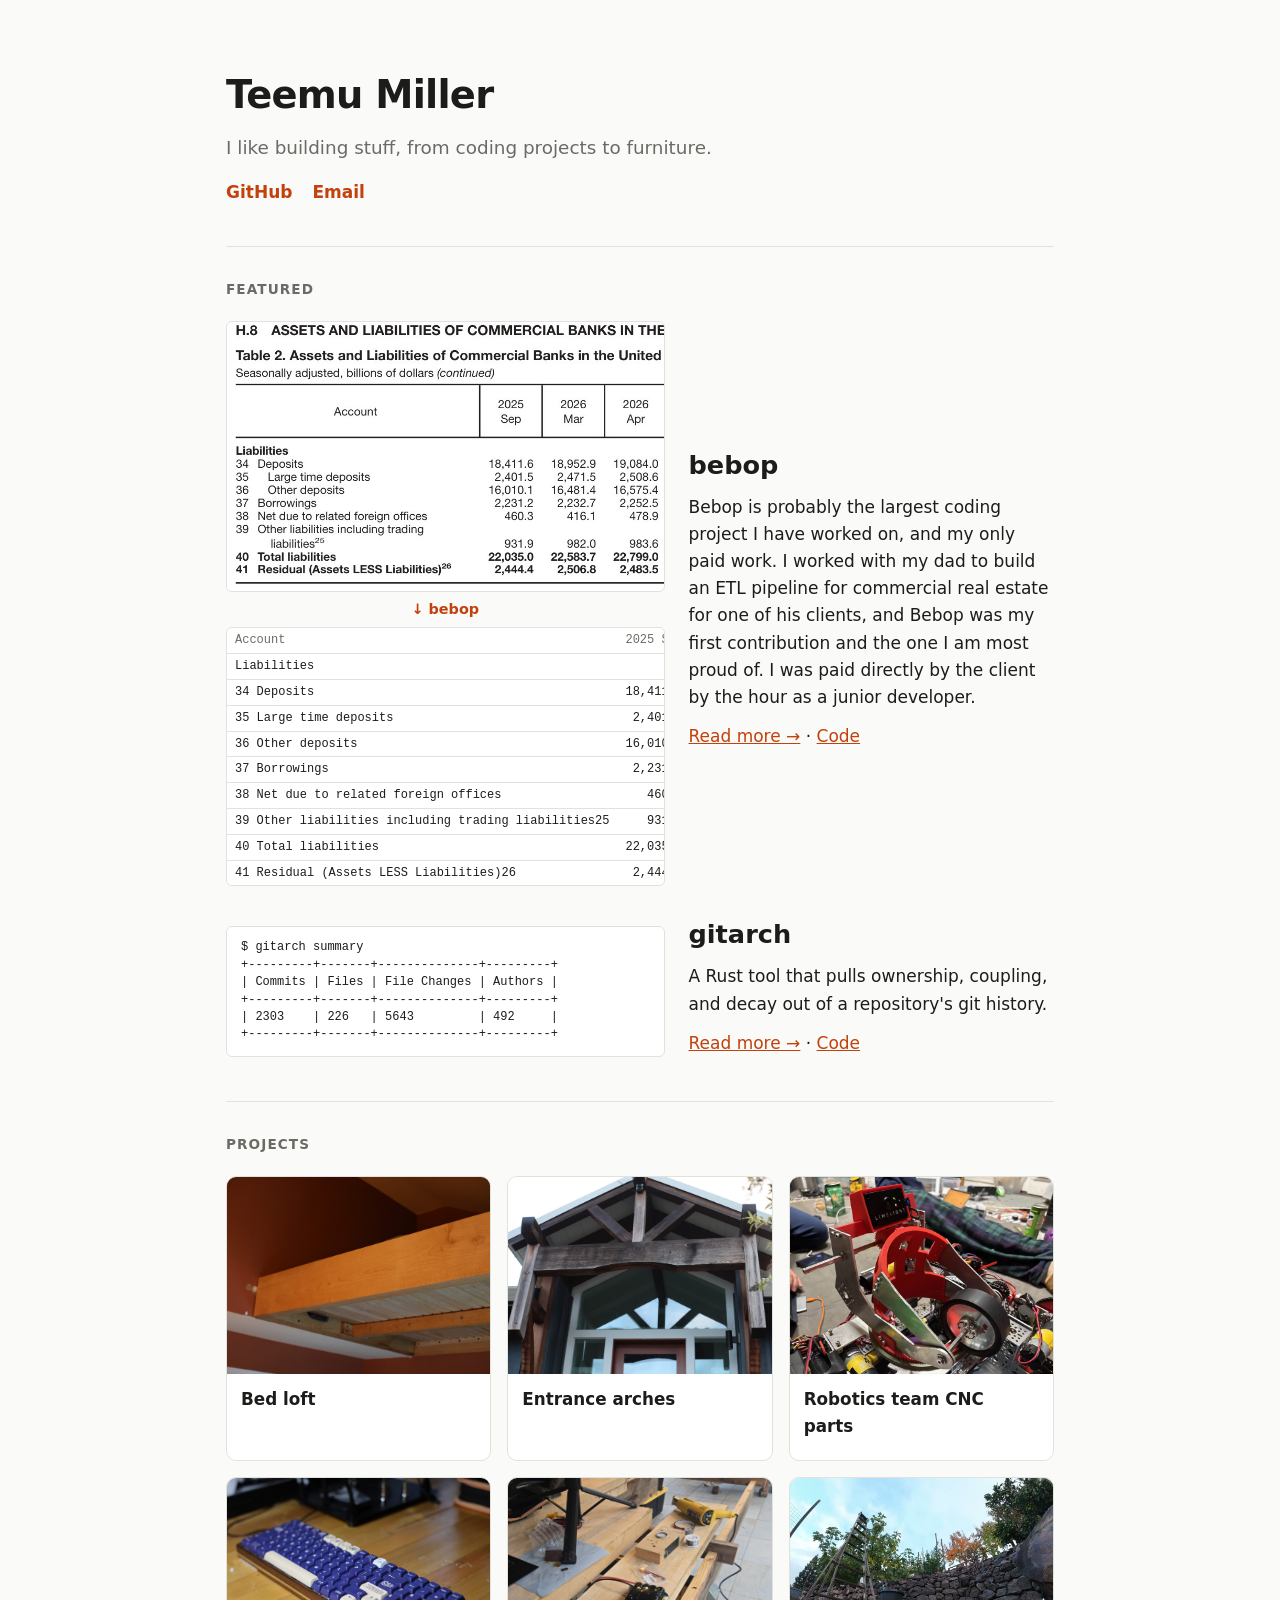
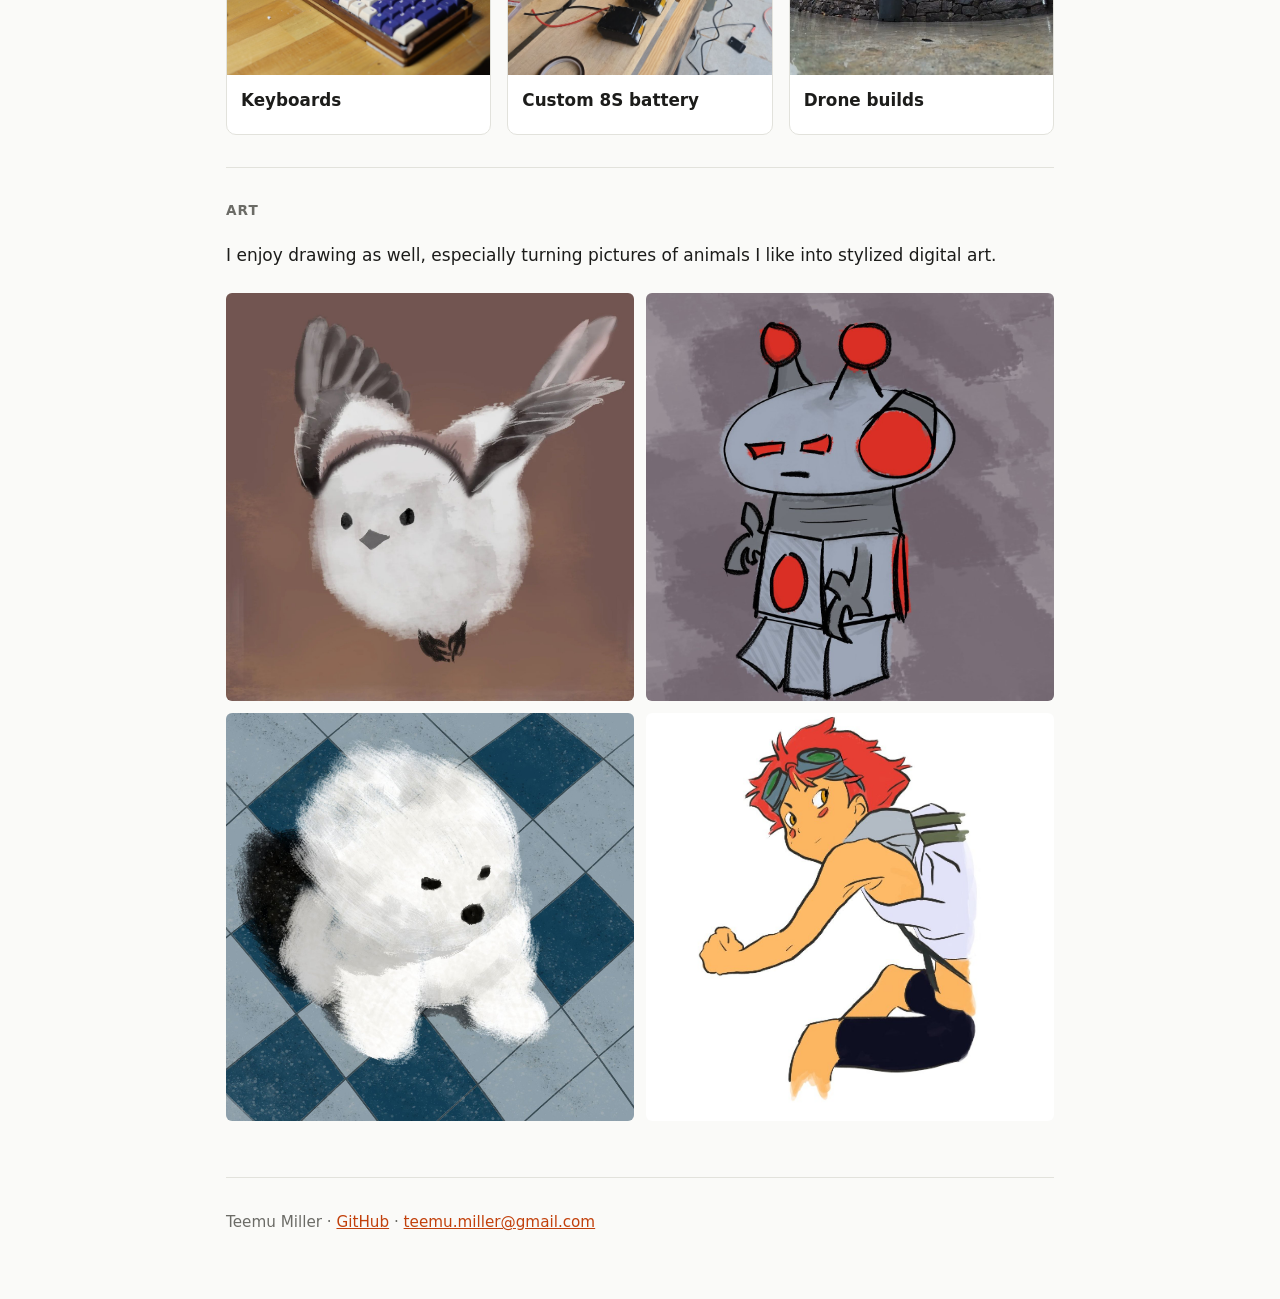
==== commit 6896dcbc: "Bebop blurb: add how the work was paid Co-Authored-By: Claude Opus 5.5 <noreply@anthropic.com>" ====
--- a/index.html
+++ b/index.html
@@ -27,7 +27,7 @@
     </figure>
     <div>
       <h3>bebop</h3>
-      <p>Bebop is probably the largest coding project I have worked on, and my only paid work. I worked with my dad to build an ETL pipeline for commercial real estate for one of his clients, and Bebop was my first contribution and the one I am most proud of.</p>
+      <p>Bebop is probably the largest coding project I have worked on, and my only paid work. I worked with my dad to build an ETL pipeline for commercial real estate for one of his clients, and Bebop was my first contribution and the one I am most proud of. I was paid directly by the client by the hour as a junior developer.</p>
       <p><a href="projects/bebop.html">Read more →</a> · <a href="https://github.com/JeloBleb/bebop">Code</a></p>
     </div>
   </div>
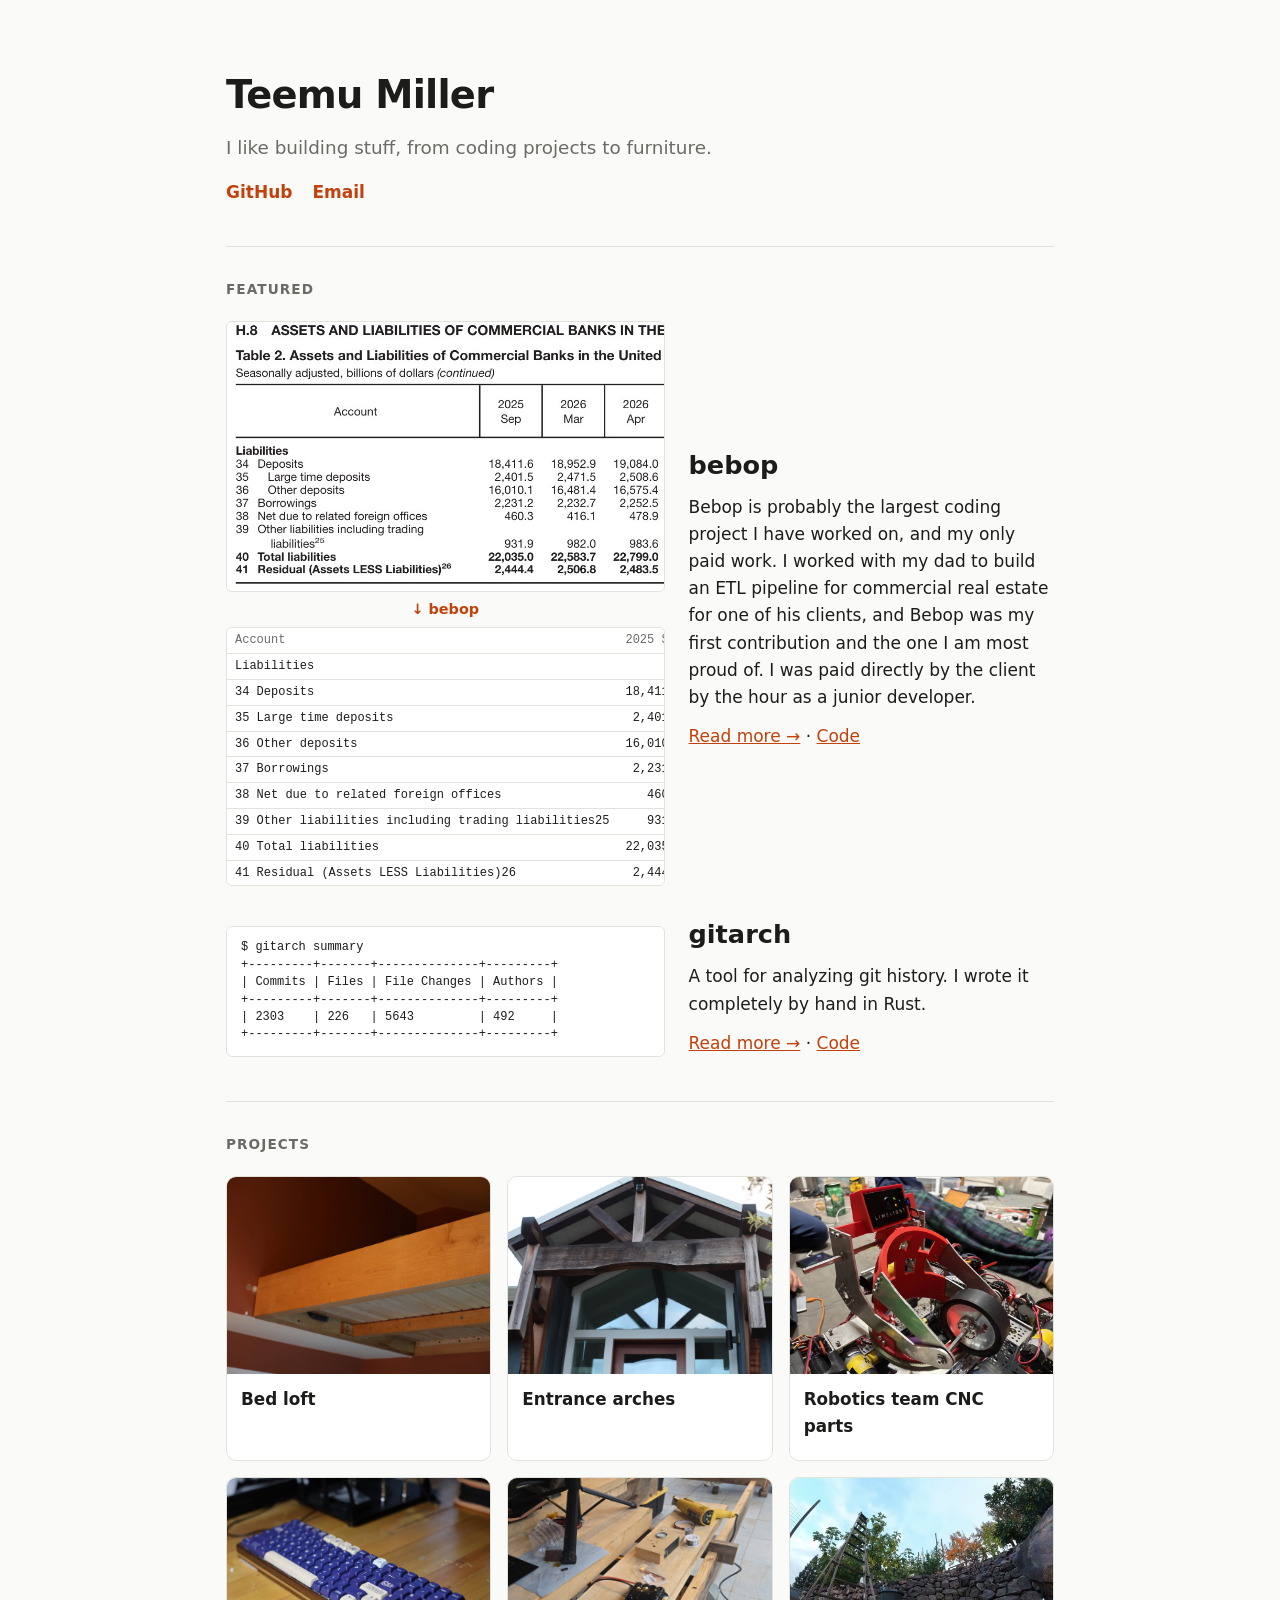
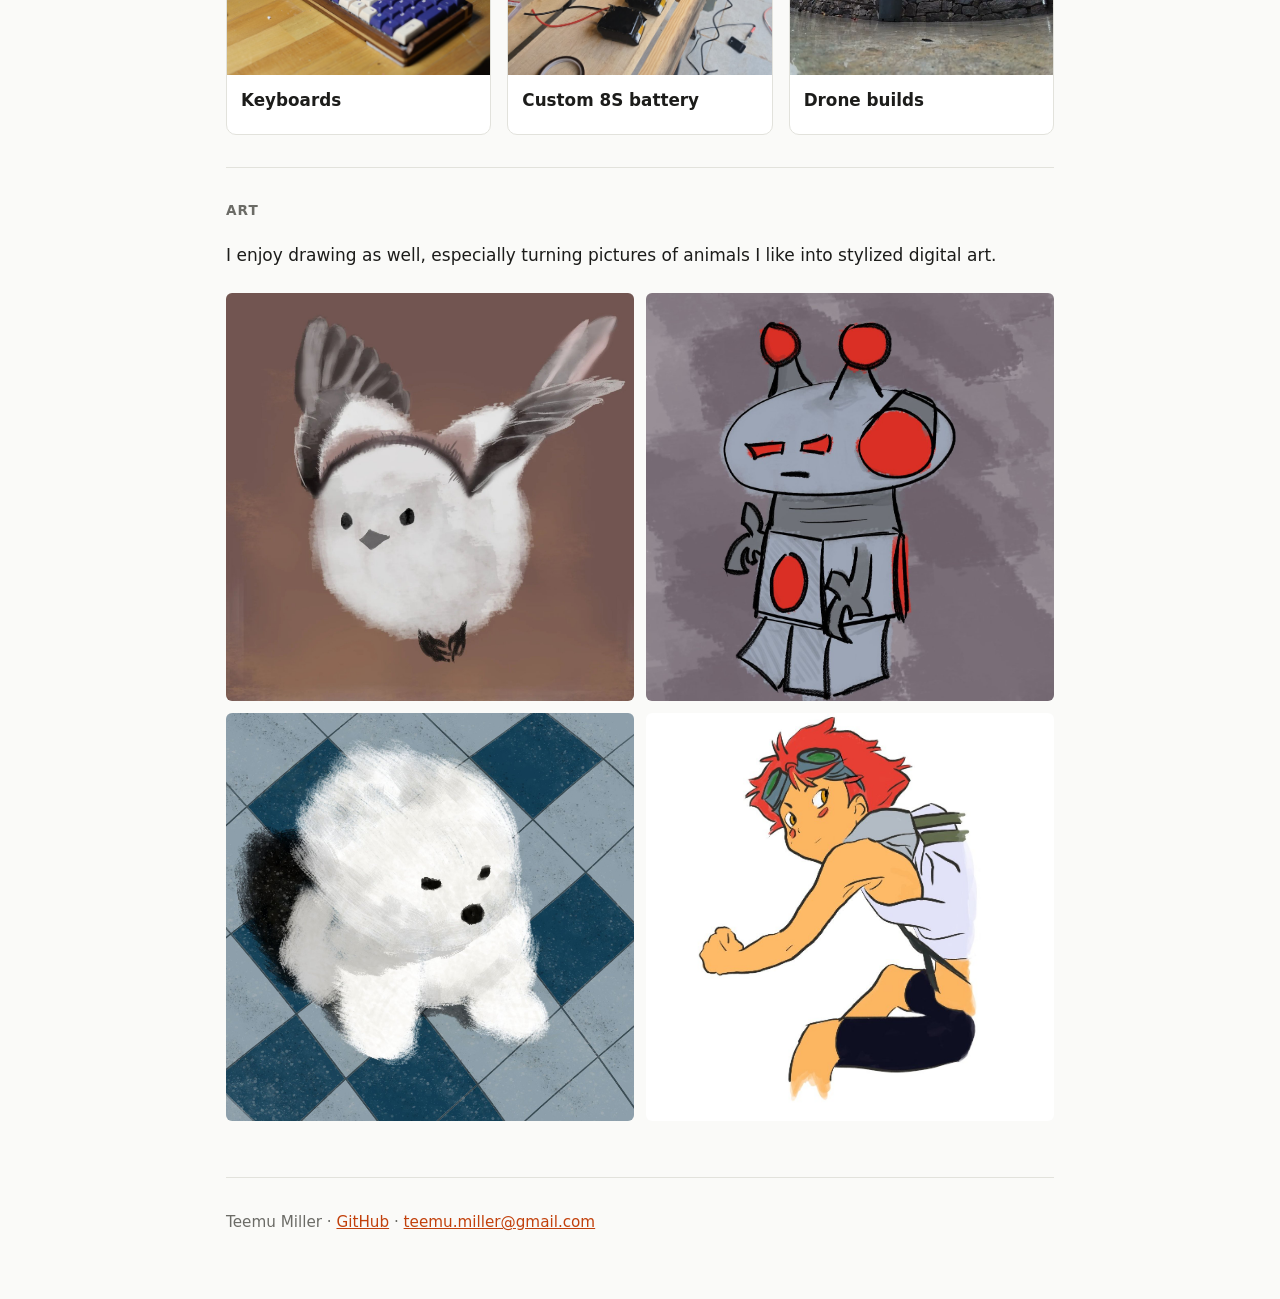
==== commit 05f7e3c4: "gitarch: simplify description Co-Authored-By: Claude Opus 5.5 <noreply@anthropic.com>" ====
--- a/index.html
+++ b/index.html
@@ -40,7 +40,7 @@
 +---------+-------+--------------+---------+</code></pre>
     <div>
       <h3>gitarch</h3>
-      <p>A Rust tool that pulls ownership, coupling, and decay out of a repository's git history.</p>
+      <p>A tool for analyzing git history. I wrote it completely by hand in Rust.</p>
       <p><a href="projects/gitarch.html">Read more →</a> · <a href="https://github.com/JeloBleb/gitarch">Code</a></p>
     </div>
   </div>
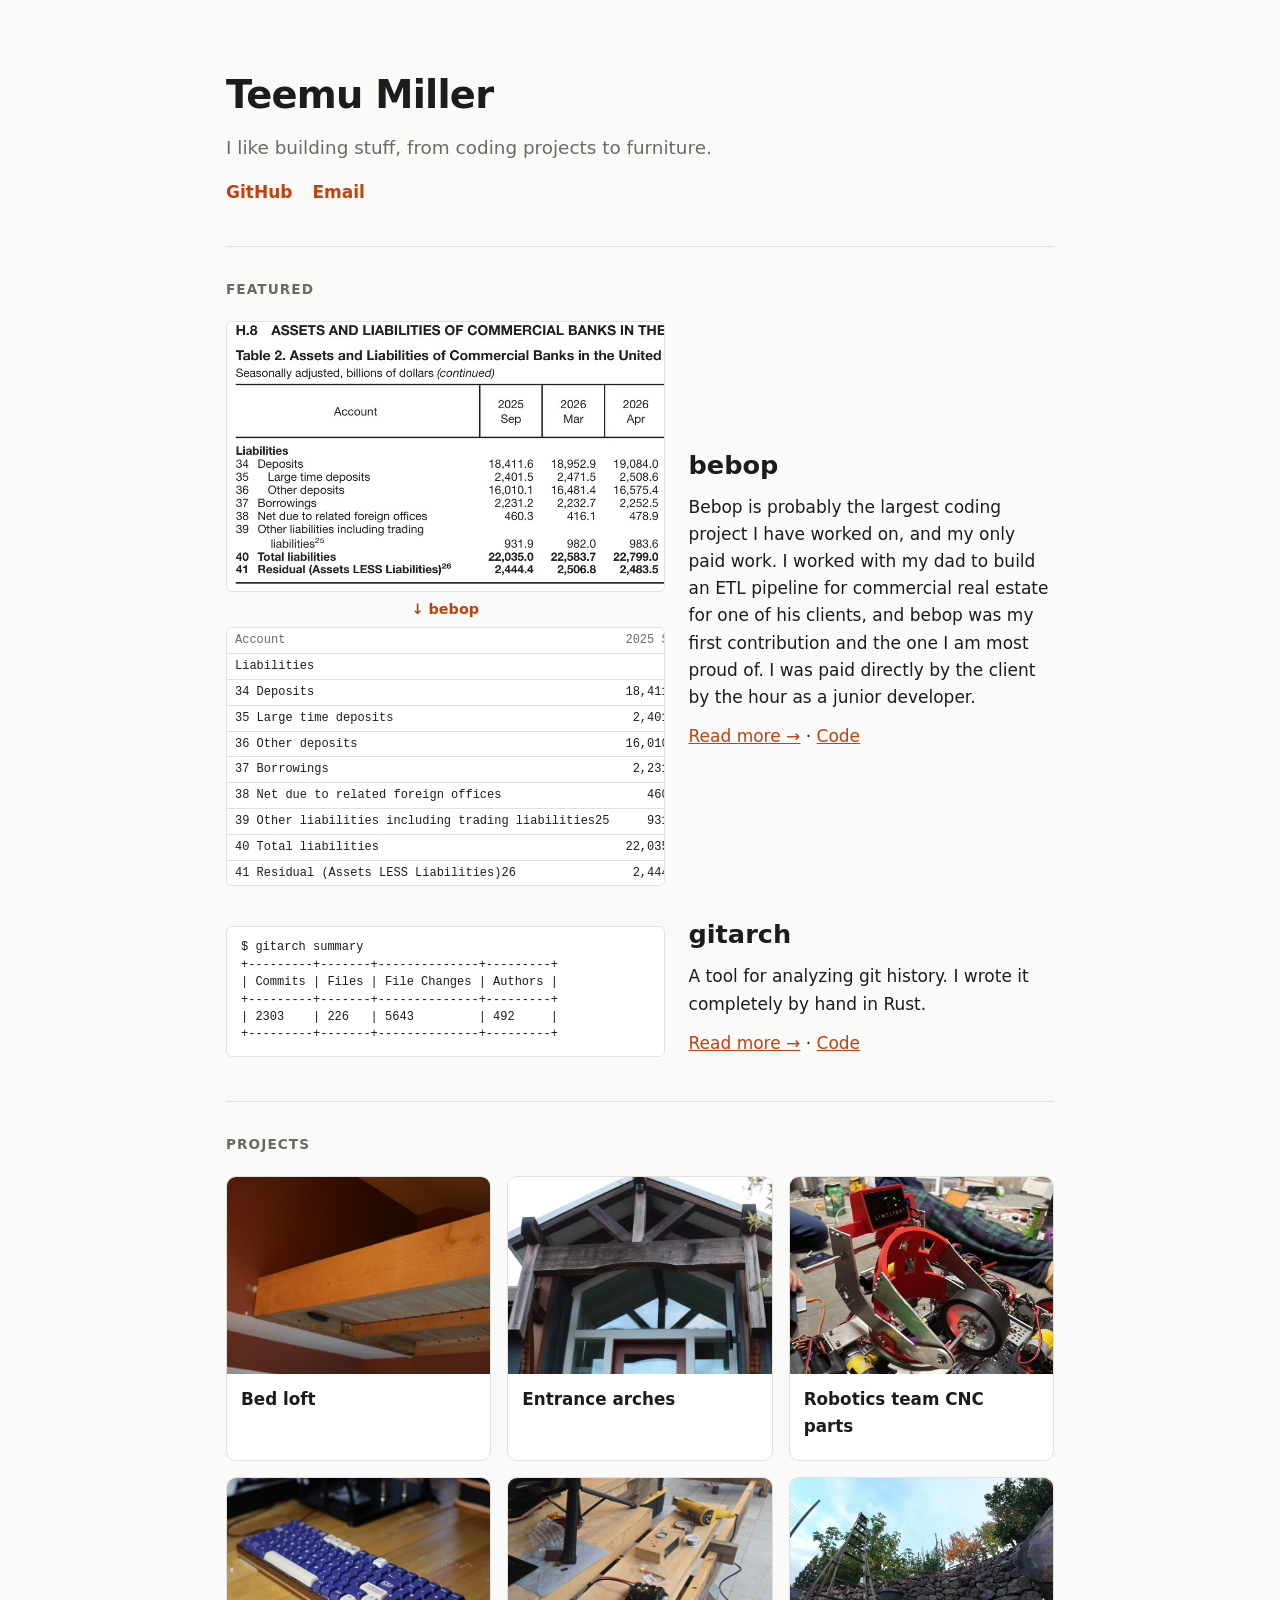
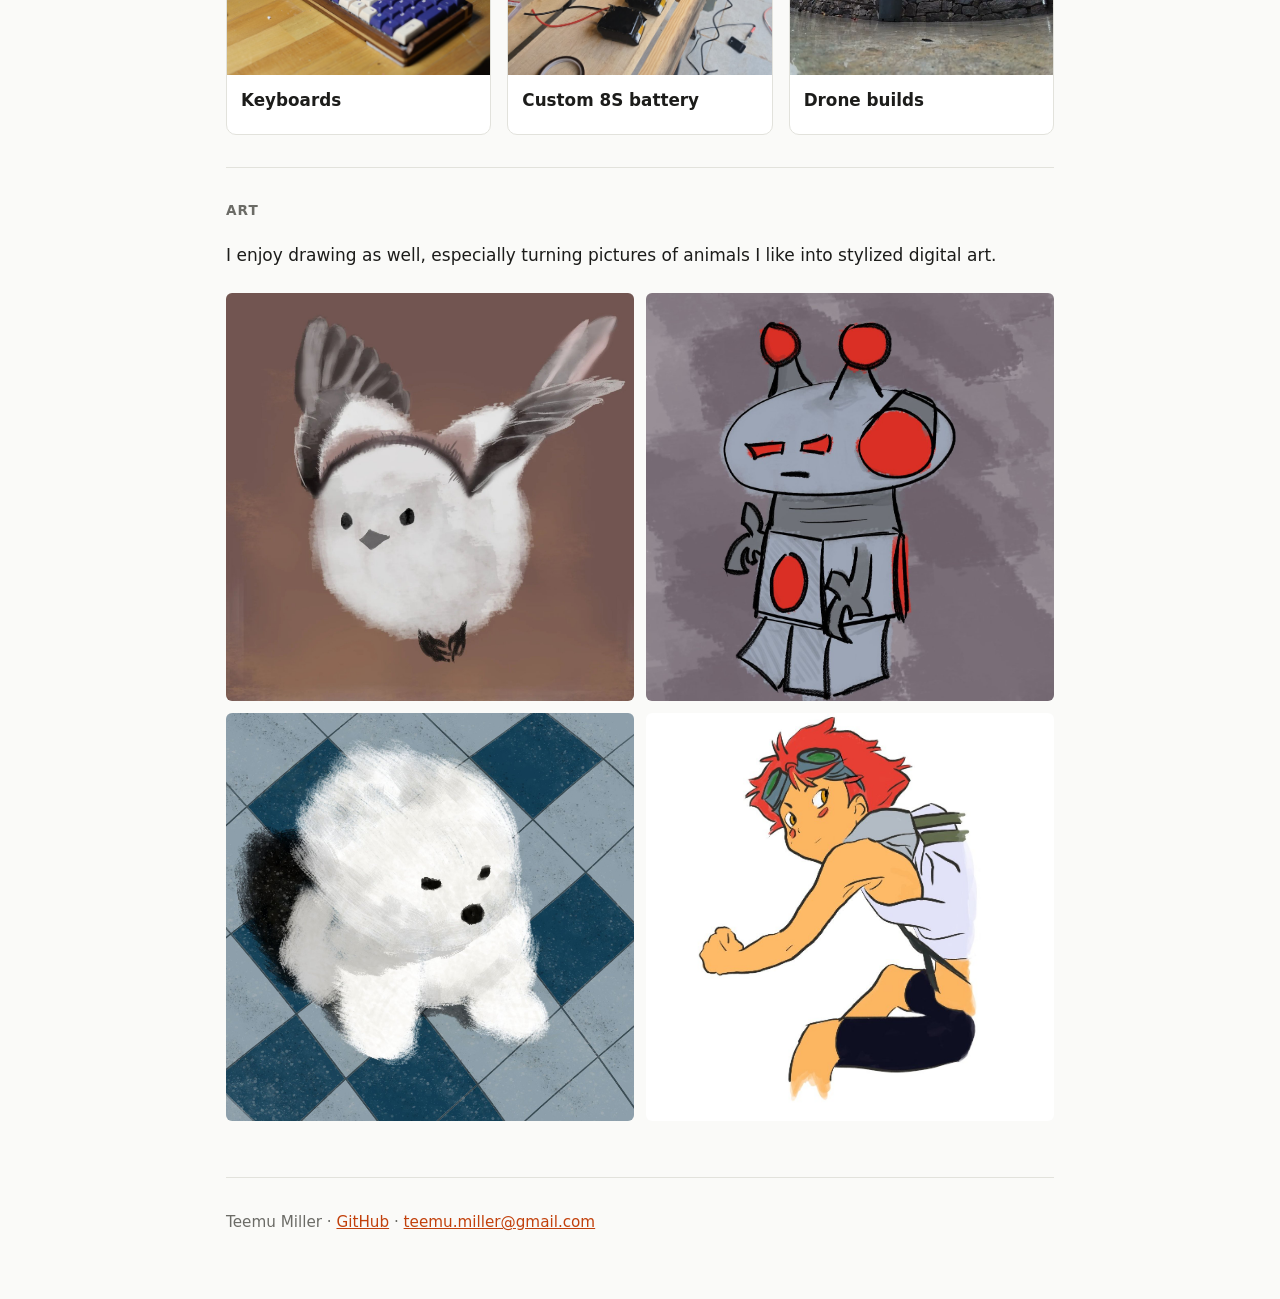
==== commit da1774f5: "Prepare for publishing: proofread fixes and remove unused files Co-Authored-By: Claude Opus 5.5 <nor" ====
--- a/index.html
+++ b/index.html
@@ -27,7 +27,7 @@
     </figure>
     <div>
       <h3>bebop</h3>
-      <p>Bebop is probably the largest coding project I have worked on, and my only paid work. I worked with my dad to build an ETL pipeline for commercial real estate for one of his clients, and Bebop was my first contribution and the one I am most proud of. I was paid directly by the client by the hour as a junior developer.</p>
+      <p>Bebop is probably the largest coding project I have worked on, and my only paid work. I worked with my dad to build an ETL pipeline for commercial real estate for one of his clients, and bebop was my first contribution and the one I am most proud of. I was paid directly by the client by the hour as a junior developer.</p>
       <p><a href="projects/bebop.html">Read more →</a> · <a href="https://github.com/JeloBleb/bebop">Code</a></p>
     </div>
   </div>
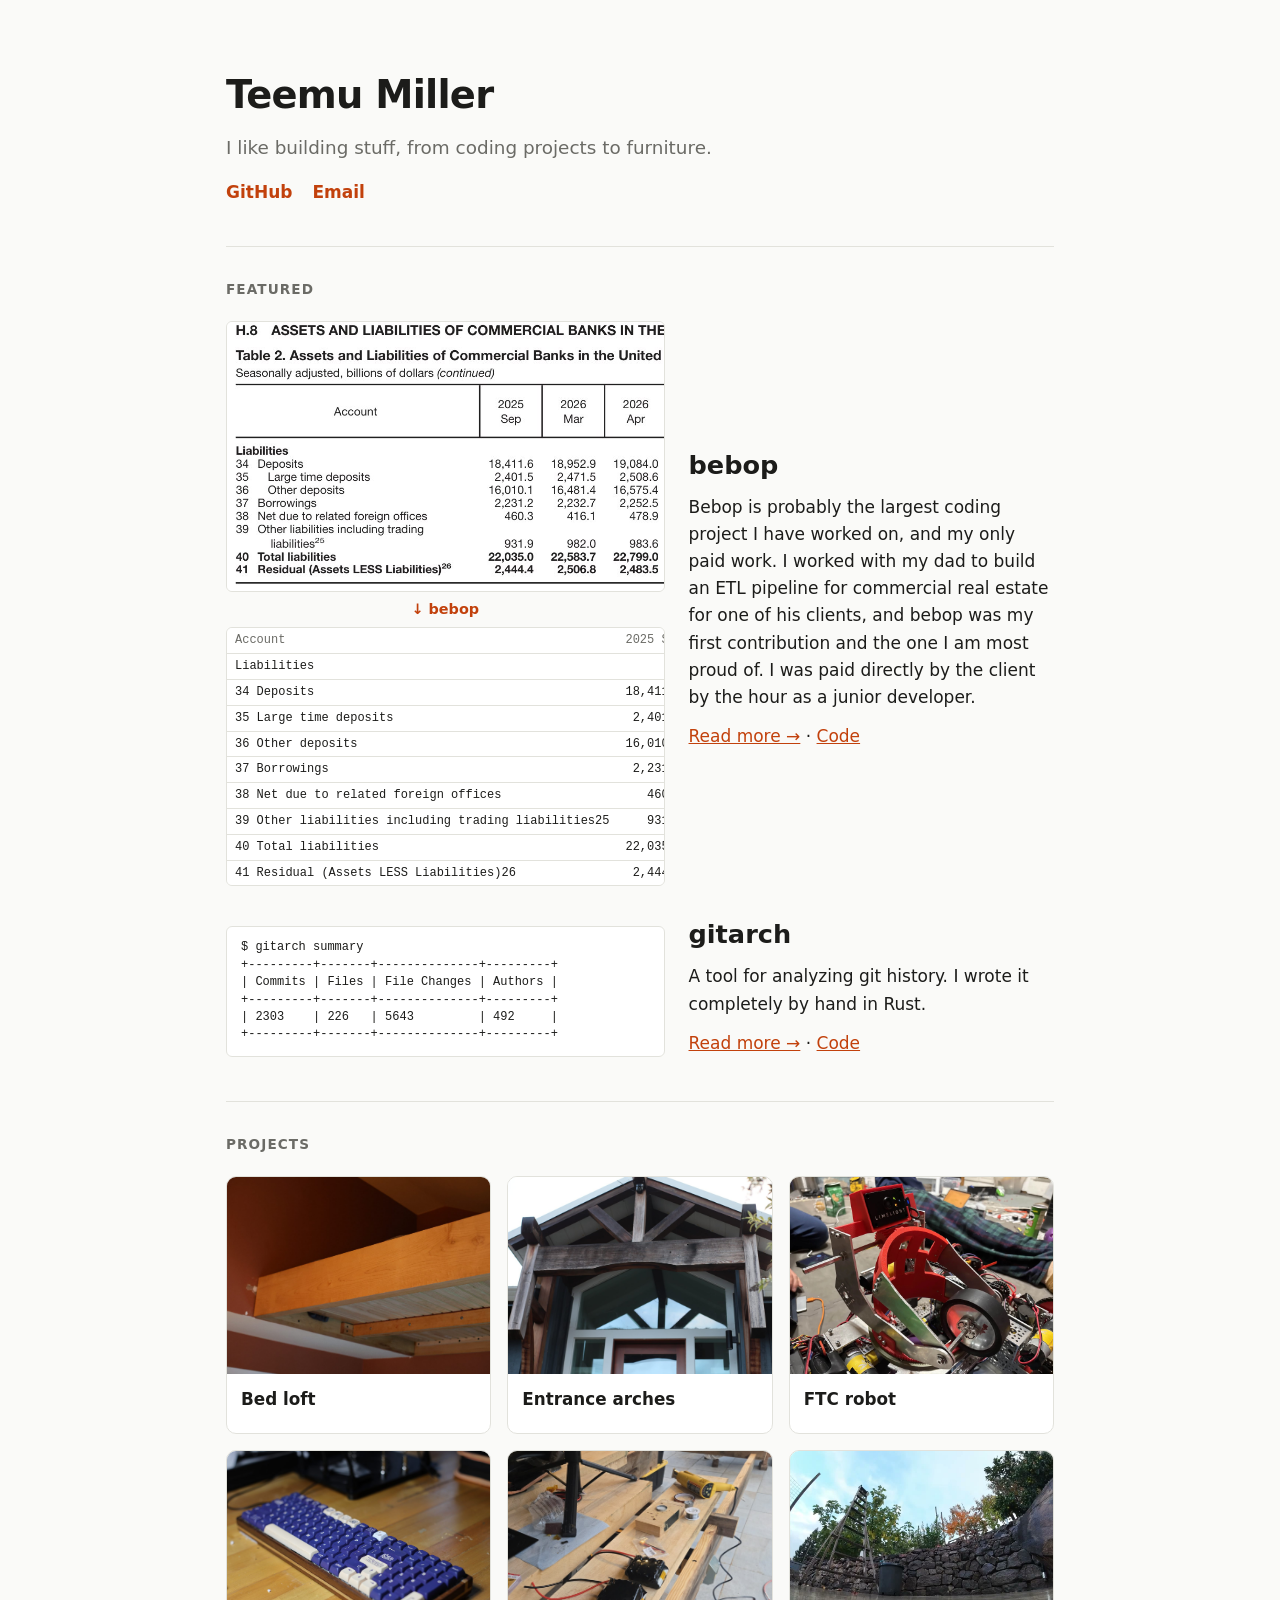
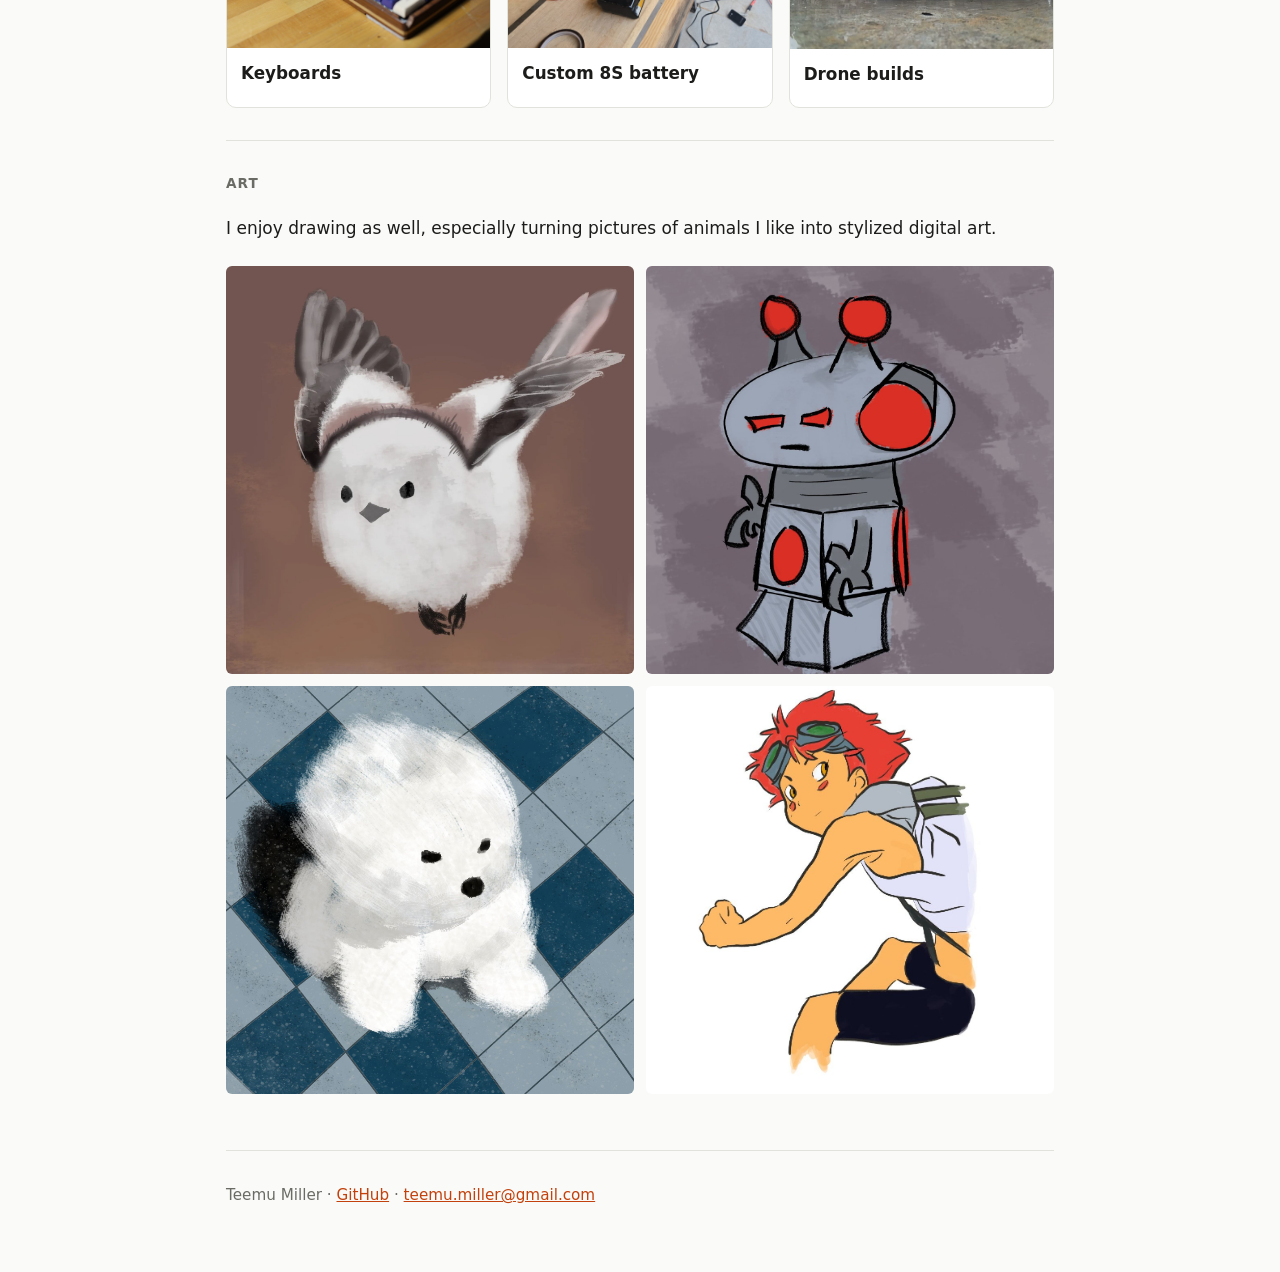
==== commit db12b0c6: "bebop: say what it is; explain association; rename robotics Co-Authored-By: Claude Opus 5.5 <noreply" ====
--- a/index.html
+++ b/index.html
@@ -64,7 +64,7 @@
     <a class="card" href="projects/robotics.html">
       <img src="images/robotics-robot-1.jpg" alt="The robot's ball launcher" loading="lazy">
       <div class="card-body">
-        <h3>Robotics team CNC parts</h3>
+        <h3>FTC robot</h3>
       </div>
     </a>
     <a class="card" href="projects/keyboards.html">
--- a/style.css
+++ b/style.css
@@ -189,3 +189,4 @@
 .term-fig figcaption { font-size: 0.92rem; color: var(--muted); margin-top: 6px; }
 .featured.second { margin-top: 28px; }
 .art-caption { margin: 0 0 12px; }
+.project-lede { margin: 4px 0 0; color: var(--muted); }
